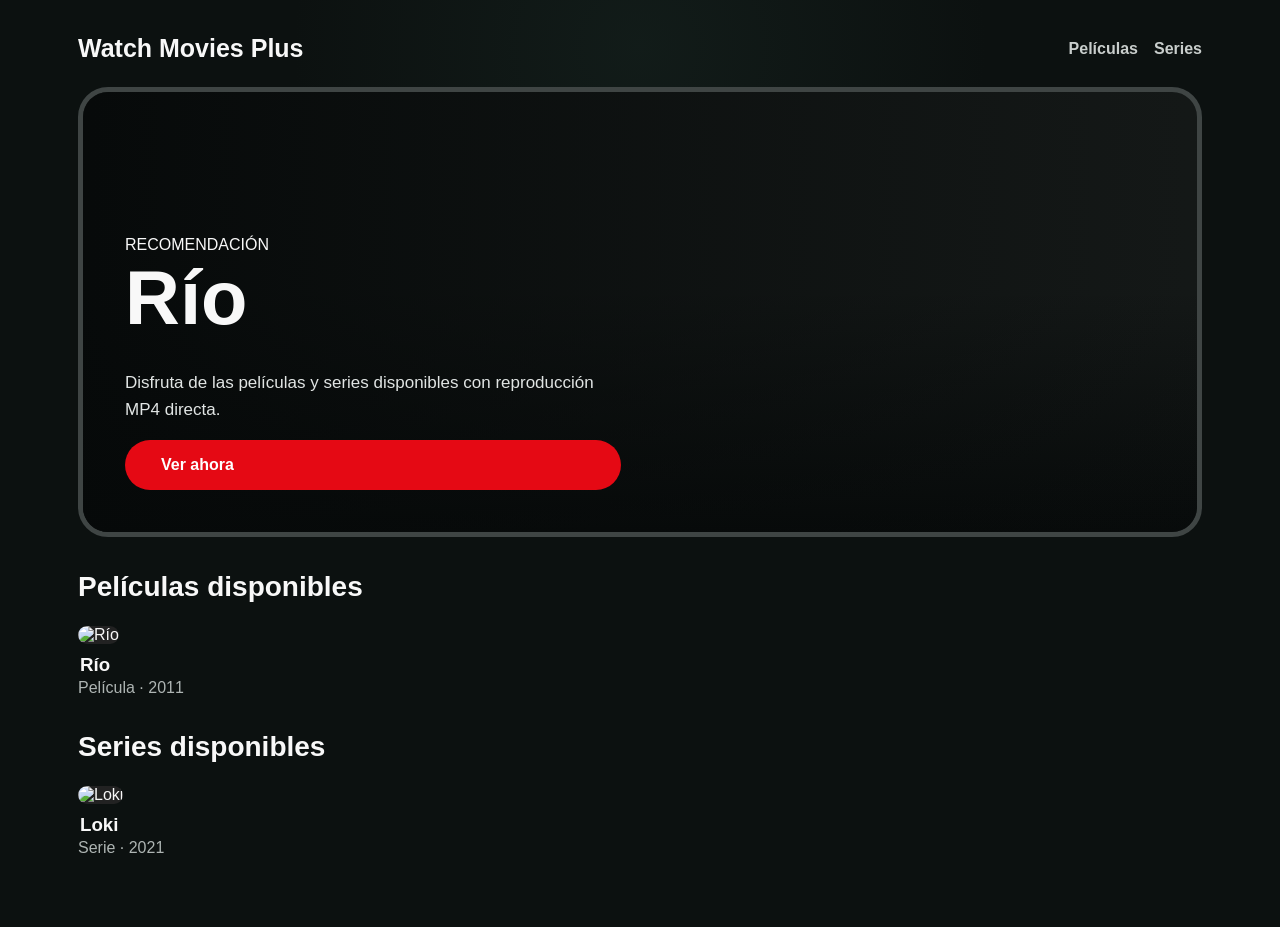
==== index.html @ c31e3e8e "Add files via upload" ====
<!doctype html><html lang="es"><head><meta charset="utf-8"><meta name="viewport" content="width=device-width,initial-scale=1,viewport-fit=cover"><title>Watch Movies Plus</title><link rel="stylesheet" href="assets/css/site.css"></head><body><main class="site"><header class="topbar"><a class="brand" href="index.html">Watch Movies Plus</a><span class="spacer"></span><a class="nav-link" href="catalogo-de-peliculas.html">Películas</a><a class="nav-link" href="catalogo-de-series.html">Series</a></header><section class="hero"><div class="hero-bg"></div><div class="hero-content"><span>RECOMENDACIÓN</span><h1 id="heroTitle">Río</h1><p>Disfruta de las películas y series disponibles con reproducción MP4 directa.</p><a id="heroPlay" class="primary" href="pelicula-2011-rio.html">Ver ahora</a></div></section><section class="section"><h2>Películas disponibles</h2><div id="movieGrid" class="grid"></div></section><section class="section"><h2>Series disponibles</h2><div id="seriesGrid" class="grid"></div></section></main><script src="catalogo-data.js"></script><script src="assets/js/catalog.js"></script></body></html>
---- assets/css/site.css ----
:root{--bg:#0c1110;--panel:#2c302f;--panel2:#202524;--text:#f8f8f8;--muted:#c6cbca;--red:#e50914;--line:#444b49;--radius:28px}*{box-sizing:border-box}html{scroll-behavior:smooth}body{margin:0;background:radial-gradient(circle at 50% 5%,rgba(44,76,66,.18),transparent 32%),var(--bg);color:var(--text);font-family:Arial,Helvetica,sans-serif;min-height:100vh}body.player-open{overflow:hidden}a{text-decoration:none;color:inherit}button,select{font:inherit}.site{max-width:1180px;margin:auto;padding:26px 28px 70px}.topbar{display:flex;align-items:center;gap:16px;padding:8px 0 24px}.brand{font-size:25px;font-weight:900}.spacer{flex:1}.nav-link{color:#c9cecc;font-weight:700}.hero{position:relative;overflow:hidden;min-height:440px;border:5px solid #3f4544;border-radius:30px;background:#151918}.hero-bg{position:absolute;inset:0;background-size:cover;background-position:center}.hero:after{content:"";position:absolute;inset:0;background:linear-gradient(90deg,rgba(6,9,9,.94),rgba(6,9,9,.42) 55%,rgba(6,9,9,.06)),linear-gradient(0deg,rgba(6,9,9,.88),transparent 55%)}.hero-content{position:relative;z-index:2;width:min(580px,88%);min-height:440px;padding:42px;display:flex;flex-direction:column;justify-content:flex-end}.hero h1{font-size:clamp(42px,8vw,76px);margin:0 0 12px}.hero p{font-size:17px;line-height:1.55;color:#e1e5e4}.primary{border:0;border-radius:999px;background:var(--red);color:#fff;font-weight:900;padding:16px 36px;cursor:pointer}.section{margin-top:34px}.section h2{font-size:28px}.grid{display:grid;grid-template-columns:repeat(auto-fit,minmax(190px,1fr));gap:18px}.card{display:block}.card img{width:100%;aspect-ratio:2/3;object-fit:cover;border-radius:20px;background:#222}.card h3{margin:10px 2px 3px}.card p{margin:0;color:#aeb5b3}.detail-page{max-width:930px;margin:auto;padding:22px 20px 80px}.title-art{border:5px solid #424846;border-radius:30px;overflow:hidden;aspect-ratio:16/8.4;background:#181c1b}.title-art img{width:100%;height:100%;object-fit:cover;display:block}.network-badge{width:max-content;margin:28px auto 18px;border:4px solid #8c9291;border-radius:24px;padding:8px 23px;background:#1b1f1f;color:#e50914;font-size:44px;font-weight:950;letter-spacing:-3px}.watch-row{text-align:center;margin:18px 0 34px}.watch-row .primary{min-width:390px;max-width:90%;font-size:28px}.info-card{background:linear-gradient(135deg,#343938,#292e2d);border:3px solid #424947;border-radius:30px;padding:34px 38px;box-shadow:0 15px 35px rgba(0,0,0,.25)}.info-card h1{font-size:37px;margin:0 0 24px}.meta{font-size:22px;font-weight:800;line-height:1.5}.overview{font-size:21px;line-height:1.5}.credits{font-size:18px;line-height:1.55}.episodes{margin-top:38px;padding:24px 0;background:linear-gradient(90deg,rgba(27,40,39,.8),rgba(31,45,46,.55))}.episodes-head{display:flex;align-items:center;gap:16px;margin:0 10px 18px}.episodes-head h2{margin:0}.season-select{border:2px solid #666d6b;background:#232827;color:#fff;border-radius:999px;padding:10px 18px;font-weight:800}.episode-grid{display:grid;grid-template-columns:repeat(2,minmax(0,1fr));gap:14px}.episode-card{border:0;text-align:left;color:#fff;background:linear-gradient(135deg,#303533,#202524);border-radius:18px;padding:13px;cursor:pointer}.episode-card:hover{transform:translateY(-2px)}.episode-still{position:relative;aspect-ratio:16/8.8;border-radius:13px;overflow:hidden;background:#171b1a}.episode-still img{width:100%;height:100%;object-fit:cover}.duration{position:absolute;right:8px;bottom:7px;background:rgba(0,0,0,.82);padding:4px 8px;border-radius:6px;font-weight:800}.episode-card h3{font-size:18px;margin:13px 7px 8px}.episode-card p{margin:0 7px 10px;color:#d2d7d5;line-height:1.45}.cast-section{margin-top:40px;background:#fff;color:#111;padding:20px;border-radius:2px}.cast-section h2{margin:0 0 16px}.cast-grid{display:grid;grid-template-columns:repeat(5,minmax(0,1fr));gap:14px}.cast-card{border:1px solid #ddd;border-radius:7px;overflow:hidden;box-shadow:0 2px 5px rgba(0,0,0,.12)}.cast-card img{width:100%;aspect-ratio:3/3.5;object-fit:cover;background:#ddd}.cast-copy{padding:10px}.cast-copy strong{display:block;margin-bottom:5px}.cast-copy small{display:block;line-height:1.4}.player-overlay{position:fixed;inset:0;z-index:9999;background:#000;display:none}.player-overlay.open{display:block}.player-close{position:absolute;z-index:10;top:max(16px,env(safe-area-inset-top));left:18px;width:48px;height:48px;border:0;border-radius:50%;background:rgba(0,0,0,.65);color:#fff;font-size:28px;cursor:pointer}.player-title{position:absolute;z-index:9;top:25px;left:82px;font-weight:800;text-shadow:0 2px 5px #000}.player-overlay media-player{width:100%;height:100%;--media-brand:#e50914;background:#000}.player-overlay media-provider,.player-overlay video{width:100%;height:100%;object-fit:contain}.loading-note{text-align:center;color:#aeb5b3;padding:30px}.error{background:#3c171a;color:#ffd9dc;padding:15px;border-radius:12px}.tmdb-note{text-align:center;color:#8e9693;font-size:12px;margin:25px 0}.hidden{display:none!important}@media(max-width:700px){.site{padding:14px 14px 70px}.hero{min-height:360px}.hero-content{min-height:360px;padding:24px}.detail-page{padding-inline:14px}.network-badge{font-size:34px}.watch-row .primary{min-width:0;width:82%;font-size:23px}.info-card{padding:26px 24px}.info-card h1{font-size:31px}.meta,.overview{font-size:18px}.episode-grid{grid-template-columns:1fr}.cast-grid{grid-template-columns:repeat(2,minmax(0,1fr))}.title-art{aspect-ratio:16/10}}
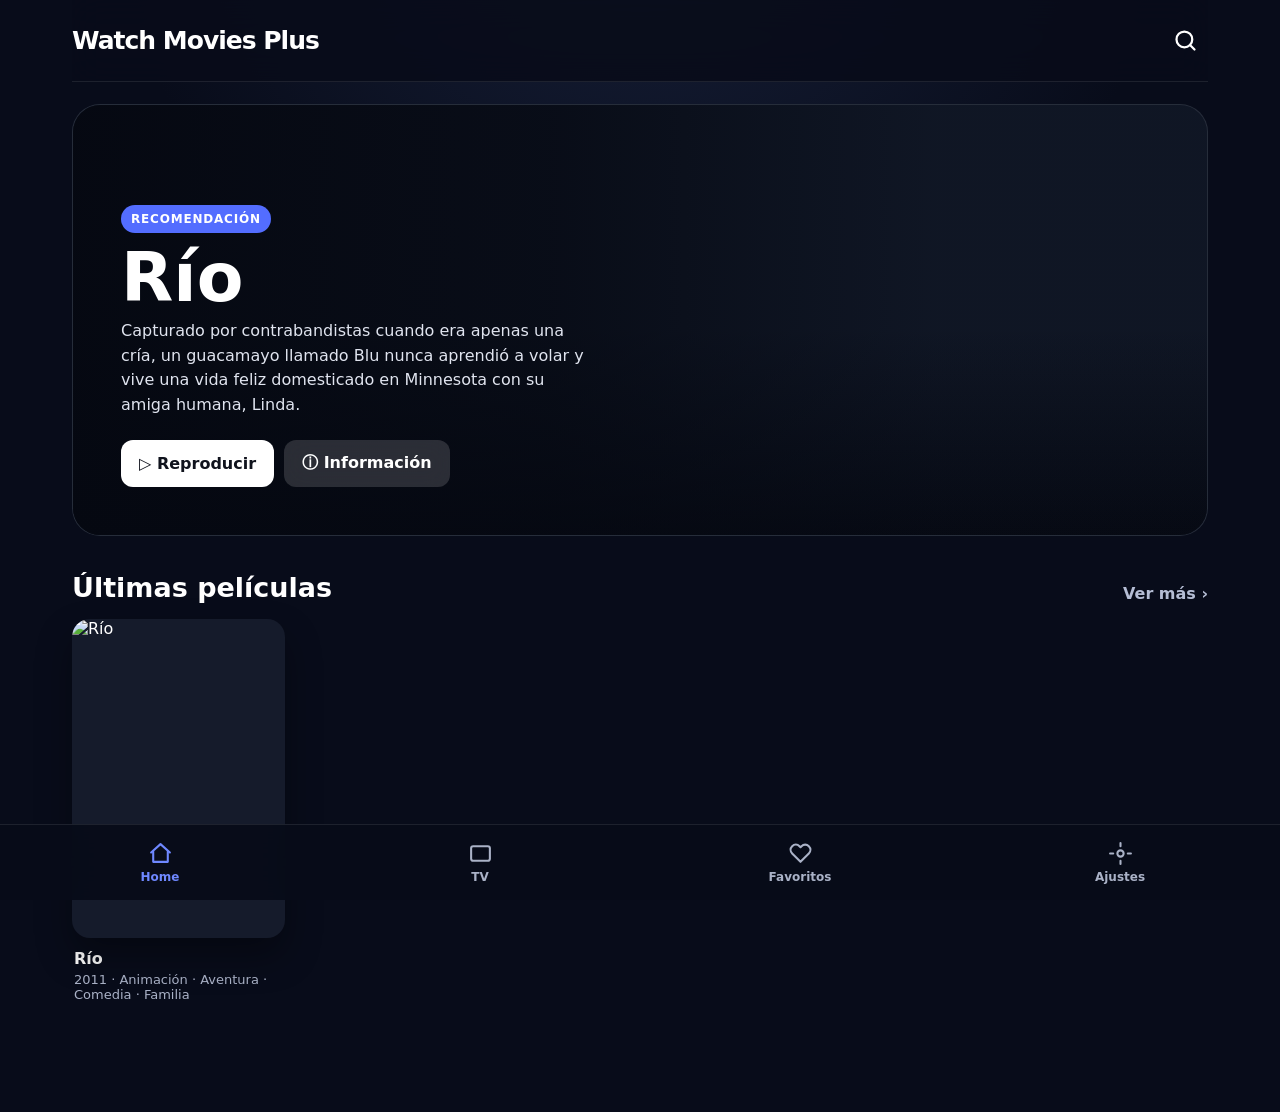
==== commit a2a0ef44: "Add files via upload" ====
--- a/index.html
+++ b/index.html
@@ -1 +1 @@
-<!doctype html><html lang="es"><head><meta charset="utf-8"><meta name="viewport" content="width=device-width,initial-scale=1,viewport-fit=cover"><title>Watch Movies Plus</title><link rel="stylesheet" href="assets/css/site.css"></head><body><main class="site"><header class="topbar"><a class="brand" href="index.html">Watch Movies Plus</a><span class="spacer"></span><a class="nav-link" href="catalogo-de-peliculas.html">Películas</a><a class="nav-link" href="catalogo-de-series.html">Series</a></header><section class="hero"><div class="hero-bg"></div><div class="hero-content"><span>RECOMENDACIÓN</span><h1 id="heroTitle">Río</h1><p>Disfruta de las películas y series disponibles con reproducción MP4 directa.</p><a id="heroPlay" class="primary" href="pelicula-2011-rio.html">Ver ahora</a></div></section><section class="section"><h2>Películas disponibles</h2><div id="movieGrid" class="grid"></div></section><section class="section"><h2>Series disponibles</h2><div id="seriesGrid" class="grid"></div></section></main><script src="catalogo-data.js"></script><script src="assets/js/catalog.js"></script></body></html>
+<!doctype html><html lang="es"><head><meta charset="utf-8"><meta name="viewport" content="width=device-width,initial-scale=1,viewport-fit=cover"><meta name="theme-color" content="#090c18"><title>Watch Movies Plus</title><link rel="preconnect" href="https://image.tmdb.org"><link rel="stylesheet" href="estilos.css"></head><body><div class="shell"><header class="topbar"><a class="brand" href="index.html">Watch Movies Plus</a><span class="spacer"></span><button class="icon-btn" aria-label="Buscar" onclick="location.href='catalogo-de-peliculas.html#buscar'"><svg viewBox="0 0 24 24"><circle cx="11" cy="11" r="7"></circle><path d="m20 20-4-4"></path></svg></button></header><section class="hero"><div class="hero-bg"></div><div class="hero-content"><span class="badge">Recomendación</span><h1 id="heroTitle">Río</h1><p id="heroDesc"></p><div class="hero-actions"><a id="heroPlay" class="action primary" href="pelicula-2011-rio.html">▷ Reproducir</a><a id="heroInfo" class="action secondary" href="pelicula-2011-rio.html">ⓘ Información</a></div></div></section><section class="section"><div class="section-head"><h2>Últimas películas</h2><a class="more" href="catalogo-de-peliculas.html">Ver más <span>›</span></a></div><div id="movieRail" class="rail"></div></section></div><nav class="bottom-nav"><a class="active" href="index.html"><svg viewBox="0 0 24 24"><path d="m3 11 9-8 9 8"></path><path d="M5 10v10h14V10"></path></svg><span>Home</span></a><a href="#"><svg viewBox="0 0 24 24"><rect x="3" y="5" width="18" height="14" rx="2"></rect></svg><span>TV</span></a><a href="#"><svg viewBox="0 0 24 24"><path d="M20 5c-2-2-5-2-7 0l-1 1-1-1c-2-2-5-2-7 0s-2 5 0 7l8 8 8-8c2-2 2-5 0-7Z"></path></svg><span>Favoritos</span></a><a href="#"><svg viewBox="0 0 24 24"><circle cx="12" cy="12" r="3"></circle><path d="M12 2v3M12 19v3M2 12h3M19 12h3"></path></svg><span>Ajustes</span></a></nav><script src="catalogo-data.js"></script><script src="app.js"></script></body></html>
--- a/estilos.css
+++ b/estilos.css
@@ -0,0 +1,3 @@
+:root{--bg:#080c1a;--panel:#101626;--line:rgba(255,255,255,.09);--text:#fff;--muted:#aab2c7;--accent:#536dff;--nav:76px}*{box-sizing:border-box}html{scroll-behavior:smooth}body{margin:0;background:radial-gradient(circle at 50% -15%,#18213b 0,transparent 38%),var(--bg);color:var(--text);font-family:Inter,system-ui,-apple-system,Segoe UI,sans-serif;min-height:100vh}a{color:inherit;text-decoration:none}button,input{font:inherit}.shell{width:min(1180px,100%);margin:auto;padding:0 22px calc(var(--nav) + 34px)}.topbar{height:82px;display:flex;align-items:center;border-bottom:1px solid var(--line);background:rgba(8,12,26,.88);backdrop-filter:blur(16px);position:sticky;top:0;z-index:30}.brand{font-size:25px;font-weight:900;letter-spacing:-1px}.spacer{flex:1}.icon-btn{width:46px;height:46px;border:0;border-radius:50%;display:grid;place-items:center;background:transparent;color:#fff;cursor:pointer}.icon-btn:hover{background:rgba(255,255,255,.08)}svg{width:27px;height:27px;fill:none;stroke:currentColor;stroke-width:2;stroke-linecap:round;stroke-linejoin:round}.hero{position:relative;min-height:430px;margin-top:22px;border:1px solid var(--line);border-radius:28px;overflow:hidden;background:#111827;isolation:isolate}.hero-bg{position:absolute;inset:0;background-position:center;background-size:cover;transform:scale(1.01)}.hero:before{content:"";position:absolute;inset:0;z-index:1;background:linear-gradient(90deg,rgba(5,8,17,.97) 0%,rgba(5,8,17,.7) 42%,rgba(5,8,17,.12) 76%),linear-gradient(0deg,rgba(5,8,17,.86),transparent 48%)}.hero-content{position:relative;z-index:2;width:min(570px,78%);min-height:430px;padding:48px;display:flex;flex-direction:column;justify-content:flex-end;align-items:flex-start}.badge,.eyebrow{font-size:12px;font-weight:900;letter-spacing:.8px;text-transform:uppercase;color:#fff;background:var(--accent);padding:7px 10px;border-radius:99px}.hero h1{font-size:clamp(40px,7vw,68px);margin:13px 0 8px;line-height:.95}.hero p{margin:0;color:#e0e4ef;line-height:1.55;max-width:550px}.hero-actions{display:flex;gap:10px;margin-top:22px}.action{display:inline-flex;align-items:center;justify-content:center;padding:13px 18px;border-radius:12px;font-weight:900}.action.primary{background:#fff;color:#10131d}.action.secondary{background:rgba(255,255,255,.15);backdrop-filter:blur(12px)}.section{margin-top:36px}.section-head{display:flex;align-items:end;justify-content:space-between;margin-bottom:16px}.section-head h2{margin:0;font-size:27px}.more{color:#b5bed5;font-weight:800}.rail{display:grid;grid-template-columns:repeat(auto-fill,minmax(180px,1fr));gap:18px}.card{cursor:pointer;min-width:0}.poster{position:relative;aspect-ratio:2/3;border-radius:18px;overflow:hidden;background:#151b2b;box-shadow:0 18px 35px rgba(0,0,0,.35);transition:.2s}.card:hover .poster{transform:translateY(-5px)}.poster img{width:100%;height:100%;object-fit:cover;display:block}.card h3{font-size:16px;margin:11px 2px 4px}.card p{margin:0 2px;color:var(--muted);font-size:13px}.empty{padding:35px;border:1px solid var(--line);border-radius:18px;color:var(--muted);text-align:center;background:var(--panel)}.hidden{display:none!important}.catalog-head{display:flex;align-items:center;gap:16px;padding:30px 0 20px}.catalog-head h1{margin:4px 0 0;font-size:36px}.catalog-head .eyebrow{background:none;color:#8194ff;padding:0}.back{width:45px;height:45px;border:1px solid var(--line);border-radius:50%;background:#111827;color:#fff;font-size:35px;line-height:1;cursor:pointer}.search-panel{margin-bottom:24px}.search-box{display:flex;border:1px solid var(--line);background:#101626;border-radius:15px;overflow:hidden}.search-box input{flex:1;background:transparent;border:0;outline:0;color:#fff;padding:15px 17px}.catalog-grid{display:grid;grid-template-columns:repeat(auto-fill,minmax(180px,1fr));gap:20px}.bottom-nav{position:fixed;left:0;right:0;bottom:0;z-index:50;height:var(--nav);display:grid;grid-template-columns:repeat(4,1fr);background:rgba(8,12,25,.95);border-top:1px solid var(--line);backdrop-filter:blur(18px)}.bottom-nav a{display:flex;flex-direction:column;align-items:center;justify-content:center;gap:4px;color:#aab2c7;font-size:12px;font-weight:800}.bottom-nav a.active{color:#6f88ff}.bottom-nav svg{width:25px;height:25px}
+/* Página directa de película */.movie-page{width:min(1120px,100%);margin:auto;padding:0 22px 48px}.movie-top{height:72px;display:flex;align-items:center}.movie-top .brand{font-size:22px}.player-wrap{position:relative;aspect-ratio:16/9;border-radius:24px;overflow:hidden;background:#000;box-shadow:0 22px 55px rgba(0,0,0,.5)}media-player{width:100%;height:100%;display:block;background:#000;--media-brand:#536dff}media-player media-provider,media-player video{width:100%;height:100%;object-fit:contain}.player-poster-layer{position:absolute;inset:0;background-position:center;background-size:cover;z-index:1;transition:opacity .25s}.player-poster-layer:after{content:"";position:absolute;inset:0;background:linear-gradient(0deg,rgba(0,0,0,.72),rgba(0,0,0,.05) 52%),linear-gradient(90deg,rgba(0,0,0,.3),transparent)}.player-poster-layer.hidden{opacity:0;pointer-events:none}.start-button{position:absolute;z-index:4;left:50%;top:50%;transform:translate(-50%,-50%);width:92px;height:92px;border:5px solid #fff;border-radius:50%;background:rgba(0,0,0,.26);color:#fff;display:grid;place-items:center;cursor:pointer}.start-button svg{fill:#fff;stroke:#fff;width:40px;height:40px;margin-left:6px}.movie-info{padding:25px 8px}.movie-info-row{display:flex;gap:18px;align-items:flex-start}.movie-info h1{font-size:33px;margin:0}.score{color:#ffb33b;font-size:20px}.meta{color:#9ea8c0;margin:9px 0 0}.description{font-size:16px;line-height:1.65;max-width:900px}.movie-actions{margin-left:auto;display:flex;gap:9px}.round{width:47px;height:47px;border:0;border-radius:11px;background:#242b3d;color:#fff;display:grid;place-items:center;cursor:pointer}.loading{position:absolute;z-index:3;left:50%;bottom:24px;transform:translateX(-50%);background:rgba(10,14,24,.85);padding:10px 14px;border-radius:11px;font-weight:800;display:none}.loading.show{display:block}
+@media(max-width:700px){.shell{padding-inline:14px}.topbar{height:68px}.brand{font-size:20px}.hero{min-height:360px;border-radius:20px}.hero-content{min-height:360px;padding:26px;width:92%}.hero h1{font-size:43px}.rail,.catalog-grid{grid-template-columns:repeat(2,minmax(0,1fr));gap:13px}.movie-page{padding-inline:0}.movie-top{padding:0 15px}.player-wrap{border-radius:0}.movie-info{padding:22px 18px}.movie-info-row{flex-wrap:wrap}.movie-actions{margin-left:0}.start-button{width:78px;height:78px}}
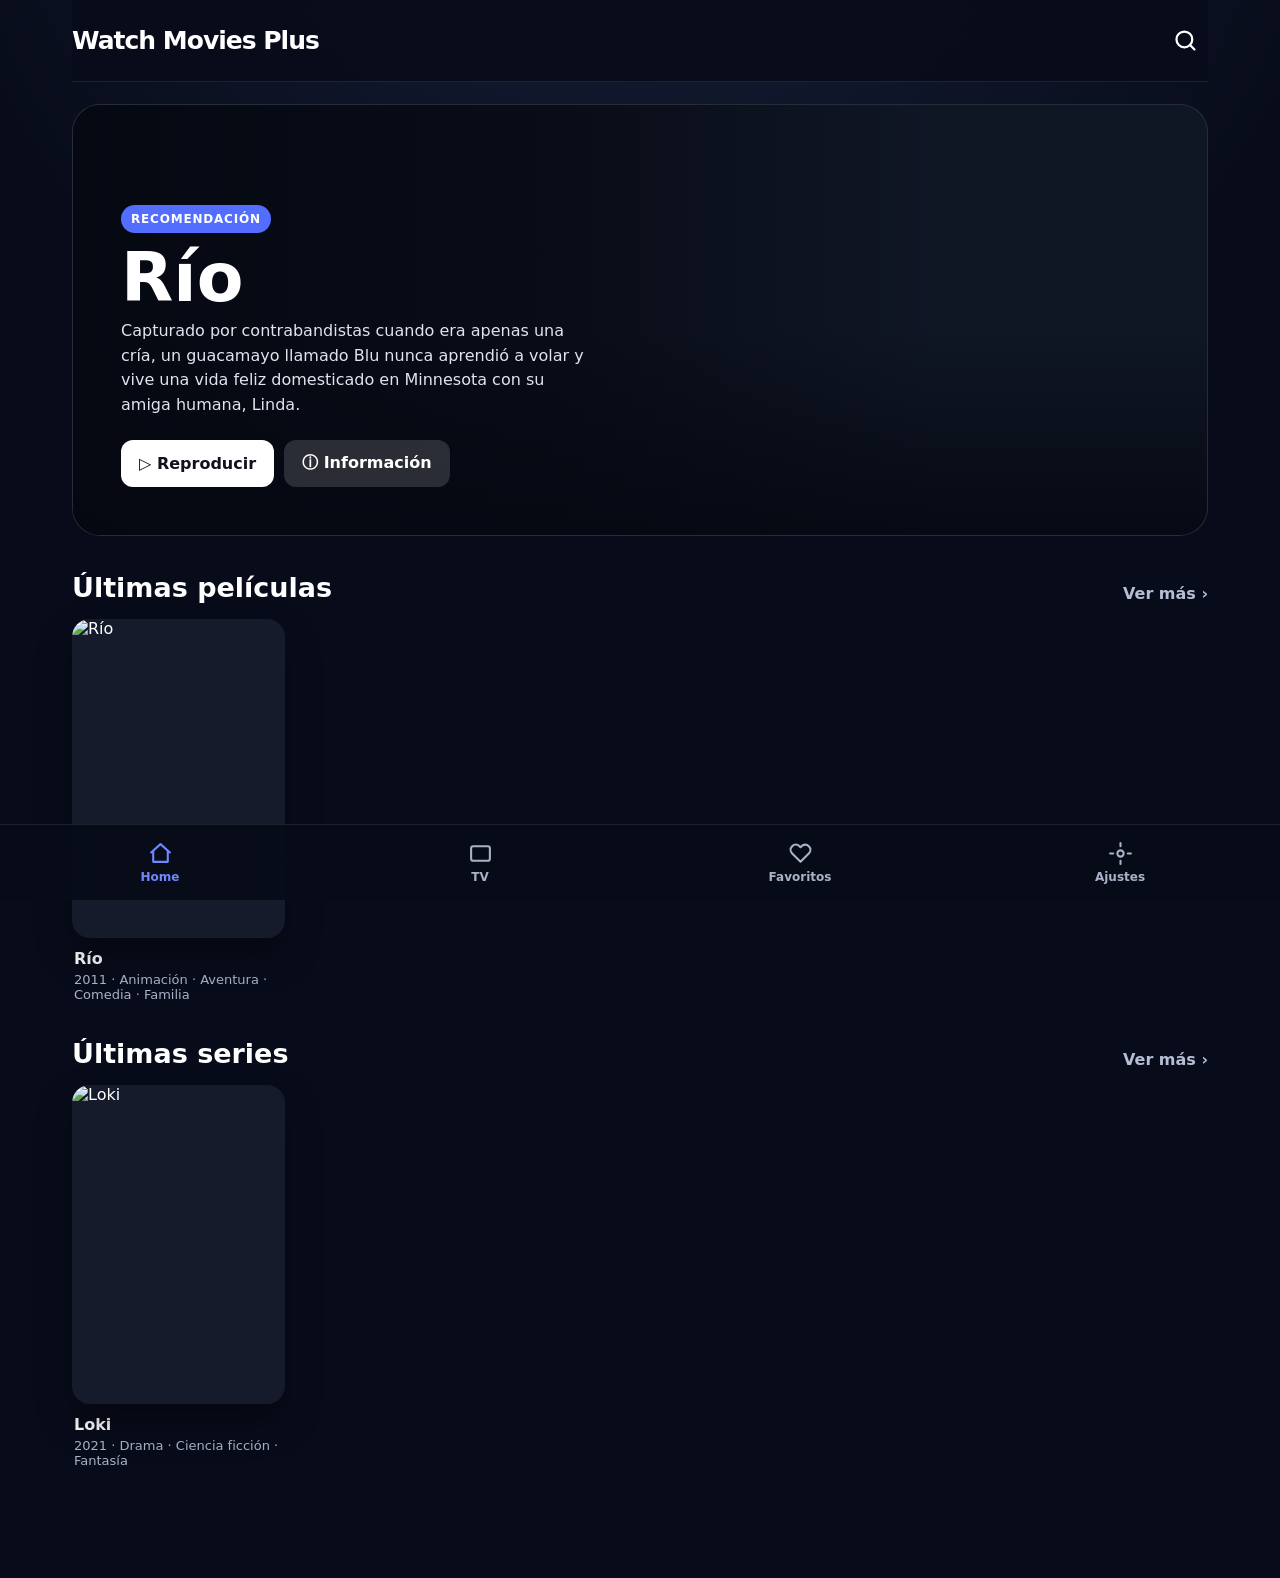
==== commit 72ff5729: "Add files via upload" ====
--- a/index.html
+++ b/index.html
@@ -1 +1 @@
-<!doctype html><html lang="es"><head><meta charset="utf-8"><meta name="viewport" content="width=device-width,initial-scale=1,viewport-fit=cover"><meta name="theme-color" content="#090c18"><title>Watch Movies Plus</title><link rel="preconnect" href="https://image.tmdb.org"><link rel="stylesheet" href="estilos.css"></head><body><div class="shell"><header class="topbar"><a class="brand" href="index.html">Watch Movies Plus</a><span class="spacer"></span><button class="icon-btn" aria-label="Buscar" onclick="location.href='catalogo-de-peliculas.html#buscar'"><svg viewBox="0 0 24 24"><circle cx="11" cy="11" r="7"></circle><path d="m20 20-4-4"></path></svg></button></header><section class="hero"><div class="hero-bg"></div><div class="hero-content"><span class="badge">Recomendación</span><h1 id="heroTitle">Río</h1><p id="heroDesc"></p><div class="hero-actions"><a id="heroPlay" class="action primary" href="pelicula-2011-rio.html">▷ Reproducir</a><a id="heroInfo" class="action secondary" href="pelicula-2011-rio.html">ⓘ Información</a></div></div></section><section class="section"><div class="section-head"><h2>Últimas películas</h2><a class="more" href="catalogo-de-peliculas.html">Ver más <span>›</span></a></div><div id="movieRail" class="rail"></div></section></div><nav class="bottom-nav"><a class="active" href="index.html"><svg viewBox="0 0 24 24"><path d="m3 11 9-8 9 8"></path><path d="M5 10v10h14V10"></path></svg><span>Home</span></a><a href="#"><svg viewBox="0 0 24 24"><rect x="3" y="5" width="18" height="14" rx="2"></rect></svg><span>TV</span></a><a href="#"><svg viewBox="0 0 24 24"><path d="M20 5c-2-2-5-2-7 0l-1 1-1-1c-2-2-5-2-7 0s-2 5 0 7l8 8 8-8c2-2 2-5 0-7Z"></path></svg><span>Favoritos</span></a><a href="#"><svg viewBox="0 0 24 24"><circle cx="12" cy="12" r="3"></circle><path d="M12 2v3M12 19v3M2 12h3M19 12h3"></path></svg><span>Ajustes</span></a></nav><script src="catalogo-data.js"></script><script src="app.js"></script></body></html>
+<!doctype html><html lang="es"><head><meta charset="utf-8"><meta name="viewport" content="width=device-width,initial-scale=1,viewport-fit=cover"><meta name="theme-color" content="#090c18"><title>Watch Movies Plus</title><link rel="preconnect" href="https://image.tmdb.org"><link rel="stylesheet" href="estilos.css"></head><body><div class="shell"><header class="topbar"><a class="brand" href="index.html">Watch Movies Plus</a><span class="spacer"></span><button class="icon-btn" aria-label="Buscar" onclick="location.href='catalogo-de-peliculas.html#buscar'"><svg viewBox="0 0 24 24"><circle cx="11" cy="11" r="7"></circle><path d="m20 20-4-4"></path></svg></button></header><section class="hero"><div class="hero-bg"></div><div class="hero-content"><span class="badge">Recomendación</span><h1 id="heroTitle">Río</h1><p id="heroDesc"></p><div class="hero-actions"><a id="heroPlay" class="action primary" href="pelicula-2011-rio.html">▷ Reproducir</a><a id="heroInfo" class="action secondary" href="pelicula-2011-rio.html">ⓘ Información</a></div></div></section><section class="section"><div class="section-head"><h2>Últimas películas</h2><a class="more" href="catalogo-de-peliculas.html">Ver más <span>›</span></a></div><div id="movieRail" class="rail"></div></section><section class="section"><div class="section-head"><h2>Últimas series</h2><a class="more" href="catalogo-de-series.html">Ver más <span>›</span></a></div><div id="seriesRail" class="rail"></div></section></div><nav class="bottom-nav"><a class="active" href="index.html"><svg viewBox="0 0 24 24"><path d="m3 11 9-8 9 8"></path><path d="M5 10v10h14V10"></path></svg><span>Home</span></a><a href="#"><svg viewBox="0 0 24 24"><rect x="3" y="5" width="18" height="14" rx="2"></rect></svg><span>TV</span></a><a href="#"><svg viewBox="0 0 24 24"><path d="M20 5c-2-2-5-2-7 0l-1 1-1-1c-2-2-5-2-7 0s-2 5 0 7l8 8 8-8c2-2 2-5 0-7Z"></path></svg><span>Favoritos</span></a><a href="#"><svg viewBox="0 0 24 24"><circle cx="12" cy="12" r="3"></circle><path d="M12 2v3M12 19v3M2 12h3M19 12h3"></path></svg><span>Ajustes</span></a></nav><script src="catalogo-data.js"></script><script src="app.js"></script></body></html>
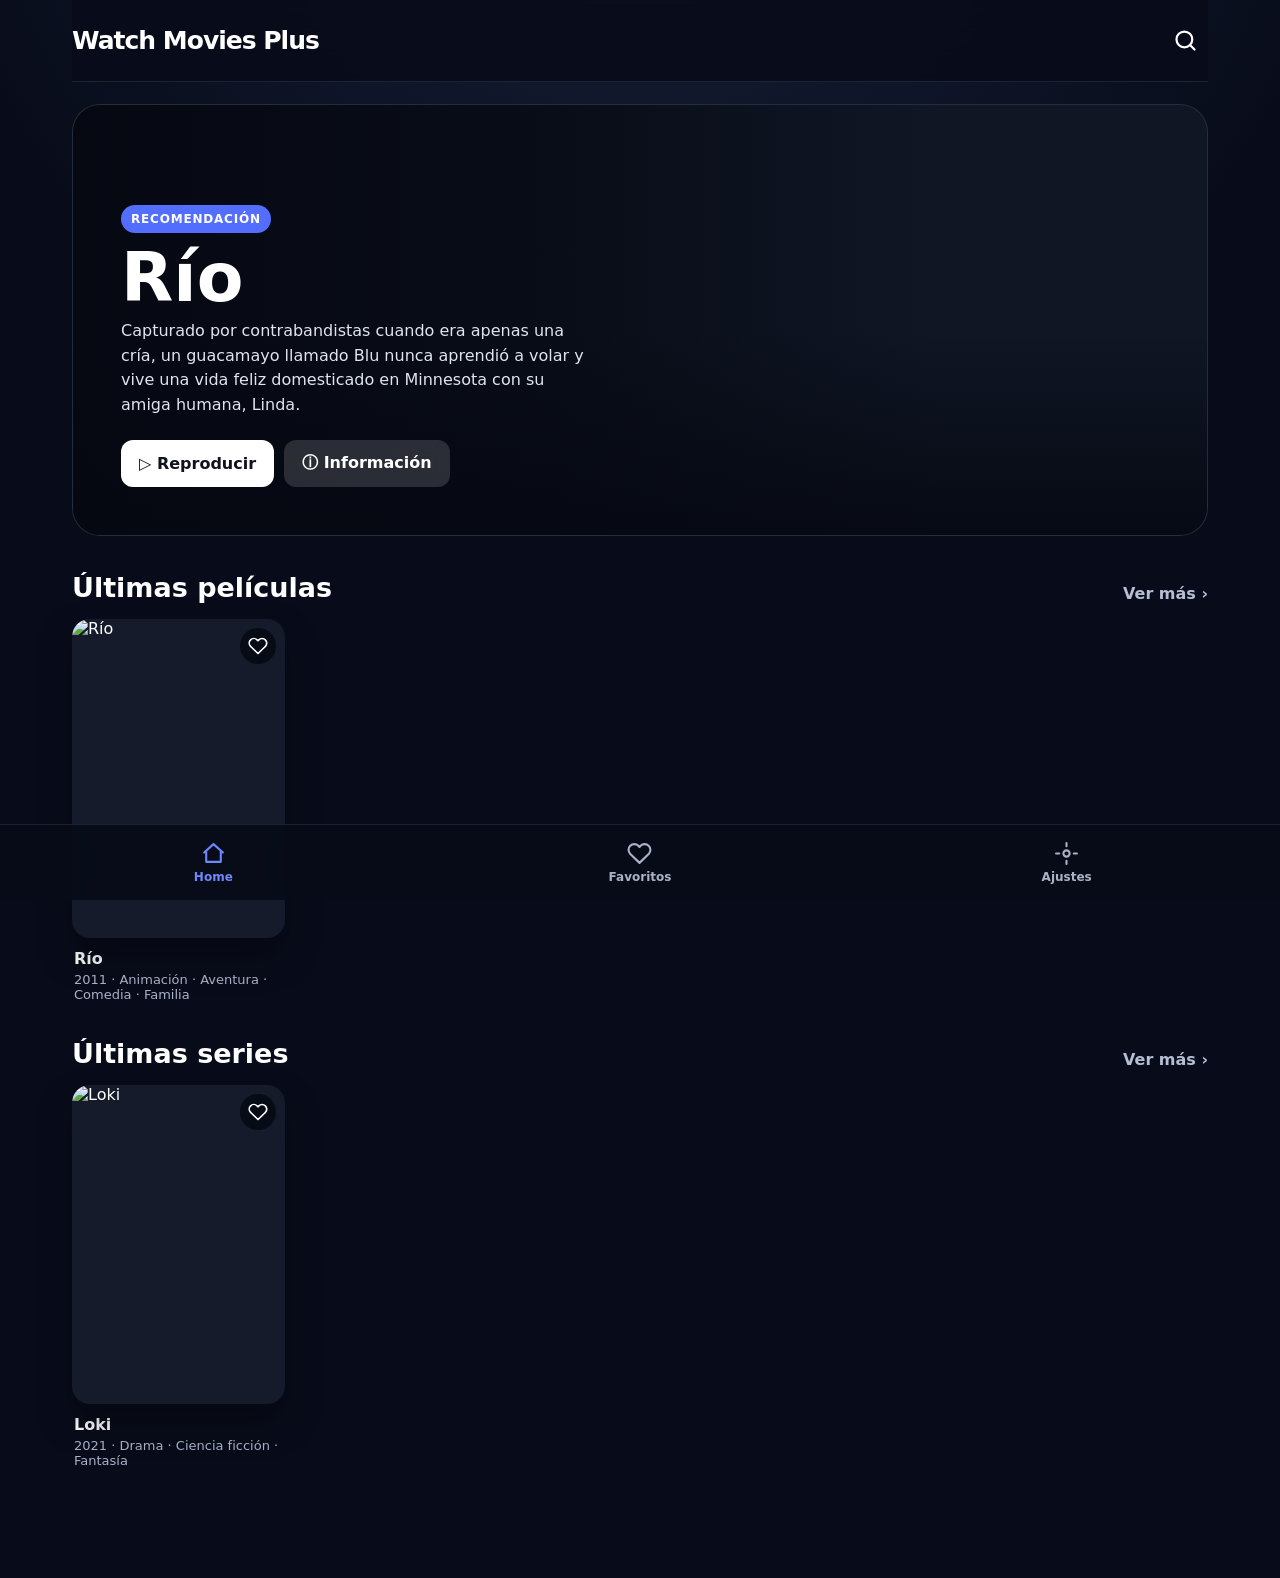
==== commit de979246: "Add files via upload" ====
--- a/index.html
+++ b/index.html
@@ -1 +1,5 @@
-<!doctype html><html lang="es"><head><meta charset="utf-8"><meta name="viewport" content="width=device-width,initial-scale=1,viewport-fit=cover"><meta name="theme-color" content="#090c18"><title>Watch Movies Plus</title><link rel="preconnect" href="https://image.tmdb.org"><link rel="stylesheet" href="estilos.css"></head><body><div class="shell"><header class="topbar"><a class="brand" href="index.html">Watch Movies Plus</a><span class="spacer"></span><button class="icon-btn" aria-label="Buscar" onclick="location.href='catalogo-de-peliculas.html#buscar'"><svg viewBox="0 0 24 24"><circle cx="11" cy="11" r="7"></circle><path d="m20 20-4-4"></path></svg></button></header><section class="hero"><div class="hero-bg"></div><div class="hero-content"><span class="badge">Recomendación</span><h1 id="heroTitle">Río</h1><p id="heroDesc"></p><div class="hero-actions"><a id="heroPlay" class="action primary" href="pelicula-2011-rio.html">▷ Reproducir</a><a id="heroInfo" class="action secondary" href="pelicula-2011-rio.html">ⓘ Información</a></div></div></section><section class="section"><div class="section-head"><h2>Últimas películas</h2><a class="more" href="catalogo-de-peliculas.html">Ver más <span>›</span></a></div><div id="movieRail" class="rail"></div></section><section class="section"><div class="section-head"><h2>Últimas series</h2><a class="more" href="catalogo-de-series.html">Ver más <span>›</span></a></div><div id="seriesRail" class="rail"></div></section></div><nav class="bottom-nav"><a class="active" href="index.html"><svg viewBox="0 0 24 24"><path d="m3 11 9-8 9 8"></path><path d="M5 10v10h14V10"></path></svg><span>Home</span></a><a href="#"><svg viewBox="0 0 24 24"><rect x="3" y="5" width="18" height="14" rx="2"></rect></svg><span>TV</span></a><a href="#"><svg viewBox="0 0 24 24"><path d="M20 5c-2-2-5-2-7 0l-1 1-1-1c-2-2-5-2-7 0s-2 5 0 7l8 8 8-8c2-2 2-5 0-7Z"></path></svg><span>Favoritos</span></a><a href="#"><svg viewBox="0 0 24 24"><circle cx="12" cy="12" r="3"></circle><path d="M12 2v3M12 19v3M2 12h3M19 12h3"></path></svg><span>Ajustes</span></a></nav><script src="catalogo-data.js"></script><script src="app.js"></script></body></html>
+<!doctype html><html lang="es"><head><meta charset="utf-8"><meta name="viewport" content="width=device-width,initial-scale=1,viewport-fit=cover"><meta name="theme-color" content="#090c18"><title>Watch Movies Plus</title><link rel="preconnect" href="https://image.tmdb.org"><link rel="stylesheet" href="estilos.css"></head><body><div class="shell"><header class="topbar"><a class="brand" href="index.html">Watch Movies Plus</a><span class="spacer"></span><button class="icon-btn" aria-label="Buscar" onclick="location.href='catalogo-de-peliculas.html#buscar'"><svg viewBox="0 0 24 24"><circle cx="11" cy="11" r="7"></circle><path d="m20 20-4-4"></path></svg></button></header><section class="hero"><div class="hero-bg"></div><div class="hero-content"><span class="badge">Recomendación</span><h1 id="heroTitle">Río</h1><p id="heroDesc"></p><div class="hero-actions"><a id="heroPlay" class="action primary" href="pelicula-2011-rio.html">▷ Reproducir</a><a id="heroInfo" class="action secondary" href="pelicula-2011-rio.html">ⓘ Información</a></div></div></section><section class="section"><div class="section-head"><h2>Últimas películas</h2><a class="more" href="catalogo-de-peliculas.html">Ver más <span>›</span></a></div><div id="movieRail" class="rail"></div></section><section class="section"><div class="section-head"><h2>Últimas series</h2><a class="more" href="catalogo-de-series.html">Ver más <span>›</span></a></div><div id="seriesRail" class="rail"></div></section></div><nav class="bottom-nav" aria-label="Navegación principal">
+<a class="nav-home" href="index.html"><svg viewBox="0 0 24 24"><path d="m3 11 9-8 9 8"></path><path d="M5 10v10h14V10"></path></svg><span>Home</span></a>
+<button type="button" data-nav-action="favorites"><svg viewBox="0 0 24 24"><path d="M20.8 4.6a5.5 5.5 0 0 0-7.8 0L12 5.7l-1.1-1.1a5.5 5.5 0 0 0-7.8 7.8l1.1 1.1L12 21l7.8-7.5 1.1-1.1a5.5 5.5 0 0 0-.1-7.8Z"></path></svg><span>Favoritos</span></button>
+<button type="button" data-nav-action="settings"><svg viewBox="0 0 24 24"><circle cx="12" cy="12" r="3"></circle><path d="M12 2v3M12 19v3M2 12h3M19 12h3"></path></svg><span>Ajustes</span></button>
+</nav><script src="catalogo-data.js"></script><script src="app.js"></script></body></html>
--- a/estilos.css
+++ b/estilos.css
@@ -1,3 +1,13 @@
 :root{--bg:#080c1a;--panel:#101626;--line:rgba(255,255,255,.09);--text:#fff;--muted:#aab2c7;--accent:#536dff;--nav:76px}*{box-sizing:border-box}html{scroll-behavior:smooth}body{margin:0;background:radial-gradient(circle at 50% -15%,#18213b 0,transparent 38%),var(--bg);color:var(--text);font-family:Inter,system-ui,-apple-system,Segoe UI,sans-serif;min-height:100vh}a{color:inherit;text-decoration:none}button,input{font:inherit}.shell{width:min(1180px,100%);margin:auto;padding:0 22px calc(var(--nav) + 34px)}.topbar{height:82px;display:flex;align-items:center;border-bottom:1px solid var(--line);background:rgba(8,12,26,.88);backdrop-filter:blur(16px);position:sticky;top:0;z-index:30}.brand{font-size:25px;font-weight:900;letter-spacing:-1px}.spacer{flex:1}.icon-btn{width:46px;height:46px;border:0;border-radius:50%;display:grid;place-items:center;background:transparent;color:#fff;cursor:pointer}.icon-btn:hover{background:rgba(255,255,255,.08)}svg{width:27px;height:27px;fill:none;stroke:currentColor;stroke-width:2;stroke-linecap:round;stroke-linejoin:round}.hero{position:relative;min-height:430px;margin-top:22px;border:1px solid var(--line);border-radius:28px;overflow:hidden;background:#111827;isolation:isolate}.hero-bg{position:absolute;inset:0;background-position:center;background-size:cover;transform:scale(1.01)}.hero:before{content:"";position:absolute;inset:0;z-index:1;background:linear-gradient(90deg,rgba(5,8,17,.97) 0%,rgba(5,8,17,.7) 42%,rgba(5,8,17,.12) 76%),linear-gradient(0deg,rgba(5,8,17,.86),transparent 48%)}.hero-content{position:relative;z-index:2;width:min(570px,78%);min-height:430px;padding:48px;display:flex;flex-direction:column;justify-content:flex-end;align-items:flex-start}.badge,.eyebrow{font-size:12px;font-weight:900;letter-spacing:.8px;text-transform:uppercase;color:#fff;background:var(--accent);padding:7px 10px;border-radius:99px}.hero h1{font-size:clamp(40px,7vw,68px);margin:13px 0 8px;line-height:.95}.hero p{margin:0;color:#e0e4ef;line-height:1.55;max-width:550px}.hero-actions{display:flex;gap:10px;margin-top:22px}.action{display:inline-flex;align-items:center;justify-content:center;padding:13px 18px;border-radius:12px;font-weight:900}.action.primary{background:#fff;color:#10131d}.action.secondary{background:rgba(255,255,255,.15);backdrop-filter:blur(12px)}.section{margin-top:36px}.section-head{display:flex;align-items:end;justify-content:space-between;margin-bottom:16px}.section-head h2{margin:0;font-size:27px}.more{color:#b5bed5;font-weight:800}.rail{display:grid;grid-template-columns:repeat(auto-fill,minmax(180px,1fr));gap:18px}.card{cursor:pointer;min-width:0}.poster{position:relative;aspect-ratio:2/3;border-radius:18px;overflow:hidden;background:#151b2b;box-shadow:0 18px 35px rgba(0,0,0,.35);transition:.2s}.card:hover .poster{transform:translateY(-5px)}.poster img{width:100%;height:100%;object-fit:cover;display:block}.card h3{font-size:16px;margin:11px 2px 4px}.card p{margin:0 2px;color:var(--muted);font-size:13px}.empty{padding:35px;border:1px solid var(--line);border-radius:18px;color:var(--muted);text-align:center;background:var(--panel)}.hidden{display:none!important}.catalog-head{display:flex;align-items:center;gap:16px;padding:30px 0 20px}.catalog-head h1{margin:4px 0 0;font-size:36px}.catalog-head .eyebrow{background:none;color:#8194ff;padding:0}.back{width:45px;height:45px;border:1px solid var(--line);border-radius:50%;background:#111827;color:#fff;font-size:35px;line-height:1;cursor:pointer}.search-panel{margin-bottom:24px}.search-box{display:flex;border:1px solid var(--line);background:#101626;border-radius:15px;overflow:hidden}.search-box input{flex:1;background:transparent;border:0;outline:0;color:#fff;padding:15px 17px}.catalog-grid{display:grid;grid-template-columns:repeat(auto-fill,minmax(180px,1fr));gap:20px}.bottom-nav{position:fixed;left:0;right:0;bottom:0;z-index:50;height:var(--nav);display:grid;grid-template-columns:repeat(4,1fr);background:rgba(8,12,25,.95);border-top:1px solid var(--line);backdrop-filter:blur(18px)}.bottom-nav a{display:flex;flex-direction:column;align-items:center;justify-content:center;gap:4px;color:#aab2c7;font-size:12px;font-weight:800}.bottom-nav a.active{color:#6f88ff}.bottom-nav svg{width:25px;height:25px}
 /* Página directa de película */.movie-page{width:min(1120px,100%);margin:auto;padding:0 22px 48px}.movie-top{height:72px;display:flex;align-items:center}.movie-top .brand{font-size:22px}.player-wrap{position:relative;aspect-ratio:16/9;border-radius:24px;overflow:hidden;background:#000;box-shadow:0 22px 55px rgba(0,0,0,.5)}media-player{width:100%;height:100%;display:block;background:#000;--media-brand:#536dff}media-player media-provider,media-player video{width:100%;height:100%;object-fit:contain}.player-poster-layer{position:absolute;inset:0;background-position:center;background-size:cover;z-index:1;transition:opacity .25s}.player-poster-layer:after{content:"";position:absolute;inset:0;background:linear-gradient(0deg,rgba(0,0,0,.72),rgba(0,0,0,.05) 52%),linear-gradient(90deg,rgba(0,0,0,.3),transparent)}.player-poster-layer.hidden{opacity:0;pointer-events:none}.start-button{position:absolute;z-index:4;left:50%;top:50%;transform:translate(-50%,-50%);width:92px;height:92px;border:5px solid #fff;border-radius:50%;background:rgba(0,0,0,.26);color:#fff;display:grid;place-items:center;cursor:pointer}.start-button svg{fill:#fff;stroke:#fff;width:40px;height:40px;margin-left:6px}.movie-info{padding:25px 8px}.movie-info-row{display:flex;gap:18px;align-items:flex-start}.movie-info h1{font-size:33px;margin:0}.score{color:#ffb33b;font-size:20px}.meta{color:#9ea8c0;margin:9px 0 0}.description{font-size:16px;line-height:1.65;max-width:900px}.movie-actions{margin-left:auto;display:flex;gap:9px}.round{width:47px;height:47px;border:0;border-radius:11px;background:#242b3d;color:#fff;display:grid;place-items:center;cursor:pointer}.loading{position:absolute;z-index:3;left:50%;bottom:24px;transform:translateX(-50%);background:rgba(10,14,24,.85);padding:10px 14px;border-radius:11px;font-weight:800;display:none}.loading.show{display:block}
 @media(max-width:700px){.shell{padding-inline:14px}.topbar{height:68px}.brand{font-size:20px}.hero{min-height:360px;border-radius:20px}.hero-content{min-height:360px;padding:26px;width:92%}.hero h1{font-size:43px}.rail,.catalog-grid{grid-template-columns:repeat(2,minmax(0,1fr));gap:13px}.movie-page{padding-inline:0}.movie-top{padding:0 15px}.player-wrap{border-radius:0}.movie-info{padding:22px 18px}.movie-info-row{flex-wrap:wrap}.movie-actions{margin-left:0}.start-button{width:78px;height:78px}}
+
+/* V2.2 navegación, favoritos y catálogos responsivos */
+.bottom-nav{grid-template-columns:repeat(3,1fr);padding-bottom:env(safe-area-inset-bottom)}
+.bottom-nav a,.bottom-nav button{border:0;background:transparent;color:#aab2c7;display:flex;flex-direction:column;align-items:center;justify-content:center;gap:4px;font-size:12px;font-weight:800;cursor:pointer}
+.bottom-nav a.active,.bottom-nav button:active{color:#6f88ff}.bottom-nav button svg{width:25px;height:25px}
+.card{position:relative}.card-link{display:block}.card-favorite{position:absolute;right:9px;top:9px;z-index:3;width:36px;height:36px;border:0;border-radius:50%;display:grid;place-items:center;color:#fff;background:rgba(3,6,14,.72);backdrop-filter:blur(8px);cursor:pointer}.card-favorite svg{width:20px;height:20px}.card-favorite.active{background:#e50914}.card-favorite.active svg{fill:currentColor}
+.catalog-shell{padding-top:0}.catalog-sticky{position:sticky;top:0;z-index:35;padding:8px 0 14px;background:linear-gradient(180deg,rgba(8,12,26,.99) 0%,rgba(8,12,26,.96) 78%,rgba(8,12,26,.78) 100%);backdrop-filter:blur(18px);border-bottom:1px solid var(--line)}.catalog-sticky .catalog-head{padding:10px 0 12px}.catalog-sticky .search-panel{margin:0}.catalog-grid{padding-top:24px;padding-bottom:30px}
+.app-dialog{position:fixed;inset:0;z-index:100;display:grid;place-items:center;padding:18px;background:rgba(0,0,0,.72);backdrop-filter:blur(9px);opacity:0;visibility:hidden;transition:.2s}.app-dialog.open{opacity:1;visibility:visible}.app-dialog-card{position:relative;width:min(880px,100%);max-height:min(82vh,760px);overflow:auto;border:1px solid var(--line);border-radius:22px;padding:25px;background:#111827;box-shadow:0 30px 80px rgba(0,0,0,.55)}.dialog-close{position:sticky;float:right;top:0;width:40px;height:40px;border:0;border-radius:50%;background:#252d40;color:#fff;font-size:27px;cursor:pointer}.app-dialog h2{margin:0 0 6px}.dialog-intro{color:var(--muted)}.favorite-dialog-grid{display:grid;grid-template-columns:repeat(auto-fill,minmax(145px,1fr));gap:16px;margin-top:20px}.dialog-empty{padding:28px;border-radius:16px;background:#0b1020;color:var(--muted);text-align:center}.settings-menu{display:grid;gap:10px;margin:22px 0}.settings-menu button{border:1px solid var(--line);border-radius:13px;padding:14px 16px;background:#1b2335;color:#fff;text-align:left;font-weight:800;cursor:pointer}.settings-menu button:hover{background:#25304a}.settings-text{padding:18px;border-radius:15px;background:#0b1020;color:#d8ddea;line-height:1.65}.settings-text h3{margin-top:0}
+@media(max-width:760px){.catalog-sticky{margin-inline:-14px;padding-inline:14px}.catalog-head h1{font-size:29px}.catalog-grid{grid-template-columns:repeat(2,minmax(0,1fr));gap:14px}.favorite-dialog-grid{grid-template-columns:repeat(2,minmax(0,1fr))}.app-dialog-card{padding:20px 15px;border-radius:18px}.bottom-nav{height:calc(var(--nav) + env(safe-area-inset-bottom))}}
+@media(min-width:1200px){.catalog-grid{grid-template-columns:repeat(6,minmax(0,1fr))}}
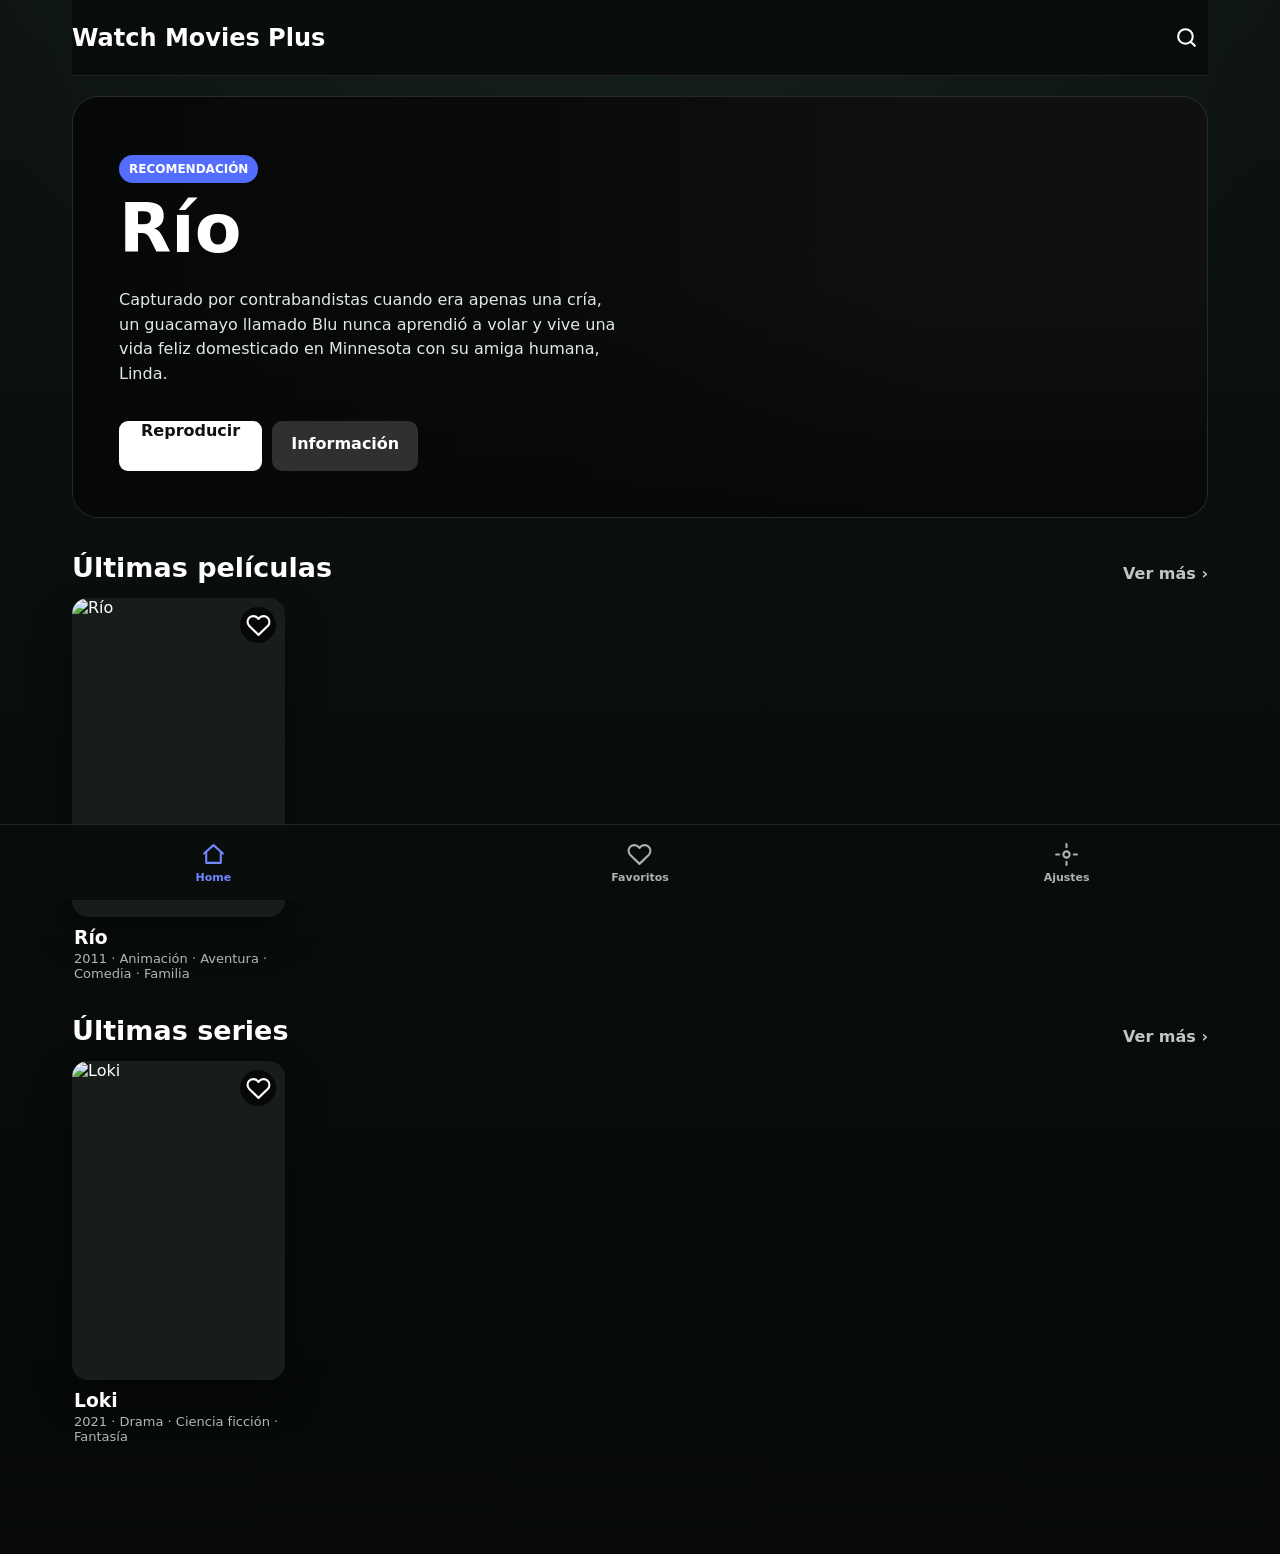
==== commit ebc34623: "Add files via upload" ====
--- a/index.html
+++ b/index.html
@@ -1,5 +1 @@
-<!doctype html><html lang="es"><head><meta charset="utf-8"><meta name="viewport" content="width=device-width,initial-scale=1,viewport-fit=cover"><meta name="theme-color" content="#090c18"><title>Watch Movies Plus</title><link rel="preconnect" href="https://image.tmdb.org"><link rel="stylesheet" href="estilos.css"></head><body><div class="shell"><header class="topbar"><a class="brand" href="index.html">Watch Movies Plus</a><span class="spacer"></span><button class="icon-btn" aria-label="Buscar" onclick="location.href='catalogo-de-peliculas.html#buscar'"><svg viewBox="0 0 24 24"><circle cx="11" cy="11" r="7"></circle><path d="m20 20-4-4"></path></svg></button></header><section class="hero"><div class="hero-bg"></div><div class="hero-content"><span class="badge">Recomendación</span><h1 id="heroTitle">Río</h1><p id="heroDesc"></p><div class="hero-actions"><a id="heroPlay" class="action primary" href="pelicula-2011-rio.html">▷ Reproducir</a><a id="heroInfo" class="action secondary" href="pelicula-2011-rio.html">ⓘ Información</a></div></div></section><section class="section"><div class="section-head"><h2>Últimas películas</h2><a class="more" href="catalogo-de-peliculas.html">Ver más <span>›</span></a></div><div id="movieRail" class="rail"></div></section><section class="section"><div class="section-head"><h2>Últimas series</h2><a class="more" href="catalogo-de-series.html">Ver más <span>›</span></a></div><div id="seriesRail" class="rail"></div></section></div><nav class="bottom-nav" aria-label="Navegación principal">
-<a class="nav-home" href="index.html"><svg viewBox="0 0 24 24"><path d="m3 11 9-8 9 8"></path><path d="M5 10v10h14V10"></path></svg><span>Home</span></a>
-<button type="button" data-nav-action="favorites"><svg viewBox="0 0 24 24"><path d="M20.8 4.6a5.5 5.5 0 0 0-7.8 0L12 5.7l-1.1-1.1a5.5 5.5 0 0 0-7.8 7.8l1.1 1.1L12 21l7.8-7.5 1.1-1.1a5.5 5.5 0 0 0-.1-7.8Z"></path></svg><span>Favoritos</span></button>
-<button type="button" data-nav-action="settings"><svg viewBox="0 0 24 24"><circle cx="12" cy="12" r="3"></circle><path d="M12 2v3M12 19v3M2 12h3M19 12h3"></path></svg><span>Ajustes</span></button>
-</nav><script src="catalogo-data.js"></script><script src="app.js"></script></body></html>
+<!doctype html><html lang="es"><head><meta charset="utf-8"><meta name="viewport" content="width=device-width,initial-scale=1,viewport-fit=cover"><meta name="theme-color" content="#090d0c"><title>Watch Movies Plus</title><link rel="stylesheet" href="assets/css/app.css"></head><body><div class="shell"><header class="topbar"><a class="brand" href="index.html">Watch Movies Plus</a><span class="spacer"></span><a class="icon-btn" href="catalogo-de-peliculas.html#buscar" aria-label="Buscar"><svg viewBox="0 0 24 24"><circle cx="11" cy="11" r="7"></circle><path d="m20 20-4-4"></path></svg></a></header><section class="hero"><div class="hero-bg"></div><div class="hero-content"><span class="badge">Recomendación</span><h1 id="heroTitle"></h1><p id="heroDesc"></p><div class="hero-actions"><a id="heroPlay" class="action primary">Reproducir</a><a id="heroInfo" class="action secondary">Información</a></div></div></section><section class="section"><div class="section-head"><h2>Últimas películas</h2><a class="more" href="catalogo-de-peliculas.html">Ver más ›</a></div><div id="movieRail" class="rail"></div></section><section class="section"><div class="section-head"><h2>Últimas series</h2><a class="more" href="catalogo-de-series.html">Ver más ›</a></div><div id="seriesRail" class="rail"></div></section></div><nav class="bottom-nav"><a class="active" href="index.html"><svg viewBox="0 0 24 24"><path d="m3 11 9-8 9 8"></path><path d="M5 10v10h14V10"></path></svg><span>Home</span></a><a href="favoritos.html"><svg viewBox="0 0 24 24"><path d="M20.8 4.6a5.5 5.5 0 0 0-7.8 0L12 5.7l-1.1-1.1a5.5 5.5 0 0 0-7.8 7.8l1.1 1.1L12 21l7.8-7.5 1.1-1.1a5.5 5.5 0 0 0-.1-7.8Z"></path></svg><span>Favoritos</span></a><button data-settings><svg viewBox="0 0 24 24"><circle cx="12" cy="12" r="3"></circle><path d="M12 2v3M12 19v3M2 12h3M19 12h3"></path></svg><span>Ajustes</span></button></nav><script src="assets/js/content-data.js"></script><script src="assets/js/app.js"></script></body></html>
--- a/assets/css/app.css
+++ b/assets/css/app.css
@@ -0,0 +1 @@
+:root{--bg:#090d0c;--bg2:#0d1412;--panel:#151b19;--panel2:#1c2421;--line:rgba(255,255,255,.10);--text:#fff;--muted:#aeb8b3;--red:#e50914;--yellow:#f5c400;--nav:76px}*{box-sizing:border-box}html{scroll-behavior:smooth}body{margin:0;min-height:100vh;color:var(--text);font-family:Inter,system-ui,-apple-system,"Segoe UI",sans-serif;background:radial-gradient(circle at 50% -10%,#17221e 0,transparent 38%),linear-gradient(180deg,var(--bg2),var(--bg) 48%,#070909)}a{color:inherit;text-decoration:none}button,input,select{font:inherit}.shell{width:min(1180px,100%);margin:auto;padding:0 22px calc(var(--nav) + 34px)}.topbar{height:76px;display:flex;align-items:center;border-bottom:1px solid var(--line);background:rgba(9,13,12,.88);backdrop-filter:blur(16px);position:sticky;top:0;z-index:30}.brand{font-size:24px;font-weight:900}.spacer{flex:1}.icon-btn,.back{border:0;color:#fff;background:transparent;cursor:pointer}.icon-btn{width:44px;height:44px;border-radius:50%;display:grid;place-items:center}.icon-btn:hover{background:rgba(255,255,255,.08)}svg{width:25px;height:25px;fill:none;stroke:currentColor;stroke-width:2;stroke-linecap:round;stroke-linejoin:round}.hero{position:relative;min-height:420px;margin-top:20px;border:1px solid var(--line);border-radius:26px;overflow:hidden;isolation:isolate;background:#111}.hero-bg{position:absolute;inset:0;background:center/cover no-repeat}.hero:before{content:"";position:absolute;inset:0;z-index:1;background:linear-gradient(90deg,rgba(5,8,7,.96),rgba(5,8,7,.66) 43%,rgba(5,8,7,.12) 76%),linear-gradient(0deg,rgba(5,8,7,.9),transparent 55%)}.hero-content{position:relative;z-index:2;min-height:420px;width:min(600px,80%);padding:46px;display:flex;flex-direction:column;justify-content:flex-end;align-items:flex-start}.badge{padding:7px 10px;border-radius:99px;background:#536dff;font-size:12px;font-weight:900;text-transform:uppercase}.hero h1{font-size:clamp(42px,7vw,68px);line-height:.95;margin:14px 0 10px}.hero p{line-height:1.55;color:#e3e8e5}.hero-actions{display:flex;gap:10px;margin-top:18px}.action{padding:13px 19px;border-radius:10px;font-weight:900}.action.primary{background:#fff;color:#111}.action.secondary{background:rgba(255,255,255,.16)}.section{margin-top:34px}.section-head{display:flex;justify-content:space-between;align-items:end;margin-bottom:15px}.section-head h2{margin:0;font-size:27px}.more{color:#bec8c3;font-weight:800}.rail,.catalog-grid{display:grid;grid-template-columns:repeat(auto-fill,minmax(175px,1fr));gap:18px}.card{position:relative;min-width:0}.poster{aspect-ratio:2/3;border-radius:16px;overflow:hidden;background:#171d1b;box-shadow:0 18px 38px rgba(0,0,0,.38);transition:.2s}.card:hover .poster{transform:translateY(-5px)}.poster img{width:100%;height:100%;object-fit:cover;display:block}.card h3{margin:10px 2px 3px}.card p{margin:0 2px;color:var(--muted);font-size:13px}.card-favorite{position:absolute;top:9px;right:9px;width:36px;height:36px;border:0;border-radius:50%;display:grid;place-items:center;background:rgba(0,0,0,.72);color:#fff;cursor:pointer}.card-favorite.active{background:var(--yellow);color:#111}.card-favorite.active svg{fill:currentColor}.bottom-nav{position:fixed;left:0;right:0;bottom:0;z-index:70;height:var(--nav);display:grid;grid-template-columns:repeat(3,1fr);border-top:1px solid var(--line);background:rgba(9,13,12,.94);backdrop-filter:blur(18px);padding-bottom:env(safe-area-inset-bottom)}.bottom-nav a,.bottom-nav button{border:0;background:transparent;color:#aab4af;display:flex;flex-direction:column;align-items:center;justify-content:center;gap:4px;font-size:11px;font-weight:800}.bottom-nav .active{color:#7186ff}.sticky-catalog{position:sticky;top:0;z-index:40;background:rgba(9,13,12,.96);backdrop-filter:blur(18px);border-bottom:1px solid var(--line);padding:18px 0 16px}.catalog-heading{display:flex;align-items:center;gap:14px}.catalog-heading h1{margin:0}.back{width:42px;height:42px;border:1px solid var(--line);border-radius:50%;font-size:26px}.eyebrow{display:block;color:#7186ff;font-size:11px;font-weight:900;text-transform:uppercase}.search-box{margin-top:14px;border:1px solid var(--line);background:#121917;border-radius:13px;padding:0 14px}.search-box input{width:100%;border:0;outline:0;background:transparent;color:#fff;padding:13px 0}.catalog-grid{padding-top:20px}.empty{padding:35px;text-align:center;border:1px solid var(--line);border-radius:16px;background:var(--panel);color:var(--muted)}.hidden{display:none!important}.app-dialog{position:fixed;inset:0;z-index:1000;display:grid;place-items:center;padding:18px;background:rgba(0,0,0,.76);opacity:0;visibility:hidden;transition:.2s}.app-dialog.open{opacity:1;visibility:visible}.app-dialog-card{position:relative;width:min(560px,100%);max-height:86vh;overflow:auto;padding:24px;border-radius:20px;background:#151b19;border:1px solid var(--line)}.dialog-close{position:absolute;right:12px;top:12px;border:0;border-radius:50%;width:38px;height:38px;background:#27302d;color:#fff;font-size:24px}.settings-menu{display:grid;gap:10px}.settings-menu button{padding:14px;border:1px solid var(--line);border-radius:12px;background:#202825;color:#fff;text-align:left}.settings-menu button.active{border-color:#7186ff}.settings-text{margin-top:16px;color:#d6ded9;line-height:1.6}.detail-back{position:fixed;top:max(14px,env(safe-area-inset-top));left:max(14px,env(safe-area-inset-left));z-index:50;width:46px;height:46px;border:1px solid var(--line);border-radius:50%;background:rgba(0,0,0,.58);color:#fff;font-size:26px}.detail-hero{position:relative;min-height:78vh;isolation:isolate}.detail-hero-bg{position:absolute;inset:0;background:center/cover no-repeat}.detail-hero:after{content:"";position:absolute;inset:0;background:linear-gradient(90deg,rgba(5,8,7,.98),rgba(5,8,7,.68) 48%,rgba(5,8,7,.12)),linear-gradient(0deg,#090d0c 0%,rgba(9,13,12,.25) 45%,rgba(9,13,12,.16))}.detail-hero-content{position:relative;z-index:2;min-height:78vh;width:min(1180px,100%);margin:auto;padding:110px 42px 56px;display:flex;flex-direction:column;justify-content:flex-end;align-items:flex-start}.title-logo{max-width:min(520px,72vw);max-height:190px;object-fit:contain;object-position:left center}.fallback-title{font-size:clamp(52px,9vw,94px);margin:0}.hero-meta{display:flex;flex-wrap:wrap;gap:9px;margin:16px 0;font-weight:800}.hero-meta span:not(:last-child):after{content:" ·";color:#8d9893}.hero-overview{max-width:690px;line-height:1.55}.hero-credits{max-width:760px;line-height:1.55;color:#d8dfdc}.watch-row{display:flex;gap:12px;flex-wrap:wrap;margin-top:18px}.primary,.detail-favorite{min-height:50px;padding:0 22px;border-radius:9px;font-weight:900}.primary{border:0;background:var(--red);color:#fff}.detail-favorite{border:1px solid rgba(255,255,255,.35);background:rgba(19,24,22,.78);color:#fff;display:inline-flex;align-items:center;gap:9px}.detail-favorite.active{background:var(--yellow);border-color:var(--yellow);color:#111}.detail-favorite.active svg{fill:currentColor}.content-wrap{width:min(1180px,100%);margin:auto;padding:8px 42px 70px}.episodes-head{display:flex;align-items:center;gap:15px}.season-select{padding:10px 13px;border:1px solid var(--line);border-radius:10px;background:#18201d;color:#fff}.episode-rail-wrap{position:relative}.episode-rail,.cast-grid{display:flex;gap:14px;overflow-x:auto;scroll-snap-type:x mandatory;scrollbar-width:none;padding:3px 3px 12px}.episode-rail::-webkit-scrollbar,.cast-grid::-webkit-scrollbar{display:none}.episode-card{flex:0 0 clamp(280px,31vw,380px);border:0;border-radius:9px;overflow:hidden;background:#151b19;color:#fff;text-align:left;scroll-snap-align:start}.episode-still{position:relative;aspect-ratio:16/9}.episode-still img{width:100%;height:100%;object-fit:cover}.duration{position:absolute;right:7px;bottom:7px;background:rgba(0,0,0,.78);padding:4px 7px;border-radius:4px}.episode-copy{padding:12px}.episode-copy h3{margin:0 0 7px}.episode-copy p{margin:0;color:#bac4bf;display:-webkit-box;-webkit-box-orient:vertical;-webkit-line-clamp:3;overflow:hidden}.rail-arrow{position:absolute;z-index:4;top:0;bottom:12px;width:50px;border:0;background:rgba(4,6,5,.72);color:#fff;font-size:40px;opacity:0}.episode-rail-wrap:hover .rail-arrow{opacity:1}.rail-arrow.prev{left:0}.rail-arrow.next{right:0}.cast-section{margin-top:42px}.cast-grid{padding-bottom:15px}.cast-card{flex:0 0 160px;border:1px solid var(--line);border-radius:9px;overflow:hidden;background:#151b19}.cast-card img{width:100%;aspect-ratio:2/2.65;object-fit:cover}.cast-copy{padding:11px}.cast-copy strong,.cast-copy small{display:block}.cast-copy small{color:#aeb8b3;margin-top:5px}.player-overlay{position:fixed;inset:0;z-index:9999;background:#000;display:none;isolation:isolate}.player-overlay.open{display:block}.player-close,.player-report{position:absolute;z-index:45;top:max(16px,env(safe-area-inset-top));width:48px;height:48px;border:0;border-radius:50%;background:rgba(0,0,0,.62);color:#fff}.player-close{left:max(18px,env(safe-area-inset-left));font-size:26px}.player-report{right:max(18px,env(safe-area-inset-right));display:none;place-items:center}.player-overlay.open .player-report{display:grid}.player-title{position:absolute;z-index:44;top:29px;left:82px;font-weight:800}.controls-hidden{opacity:0!important;visibility:hidden!important;pointer-events:none!important}.player-overlay media-player{width:100%;height:100%;--media-brand:var(--red);background:#000}.report-dialog{position:absolute;inset:0;z-index:60;display:grid;place-items:center;padding:18px;background:rgba(0,0,0,.76);opacity:0;visibility:hidden}.report-dialog.open{opacity:1;visibility:visible}.report-card{position:relative;width:min(470px,100%);max-height:calc(100% - 30px);overflow:auto;padding:23px;border-radius:18px;background:#151b19;border:1px solid var(--line)}.report-close{position:absolute;right:12px;top:10px;border:0;border-radius:50%;width:38px;height:38px;background:#28312e;color:#fff;font-size:24px}.report-options{display:grid;gap:8px}.report-options button{padding:12px;border:1px solid var(--line);border-radius:10px;background:#222b27;color:#fff;text-align:left}.report-card textarea{width:100%;min-height:90px;margin-top:10px;padding:11px;border:1px solid var(--line);border-radius:10px;background:#0d1210;color:#fff}.report-status{min-height:22px;margin-top:10px}.player-overlay.report-open media-player{filter:brightness(.45)}@media(max-width:800px){.shell{padding-inline:15px}.topbar{height:66px}.brand{font-size:20px}.hero{min-height:360px}.hero-content{min-height:360px;padding:30px 24px;width:88%}.rail,.catalog-grid{grid-template-columns:repeat(auto-fill,minmax(135px,1fr));gap:14px}.detail-hero,.detail-hero-content{min-height:72vh}.detail-hero-content{padding:100px 20px 42px}.content-wrap{padding:8px 20px 70px}.episode-card{flex-basis:78vw}.rail-arrow{display:none}.cast-card{flex-basis:140px}}@media(max-width:480px){.hero{min-height:330px;border-radius:20px}.hero-content{min-height:330px;padding:24px 18px;width:94%}.hero-actions{width:100%}.action{flex:1;text-align:center}.rail,.catalog-grid{grid-template-columns:repeat(2,minmax(0,1fr))}.detail-hero-content{padding-inline:16px}.title-logo{max-width:84vw;max-height:125px}.watch-row{display:grid;grid-template-columns:1fr 1fr;width:100%}.primary,.detail-favorite{justify-content:center;padding-inline:12px}.content-wrap{padding-inline:16px}.episode-card{flex-basis:85vw}}
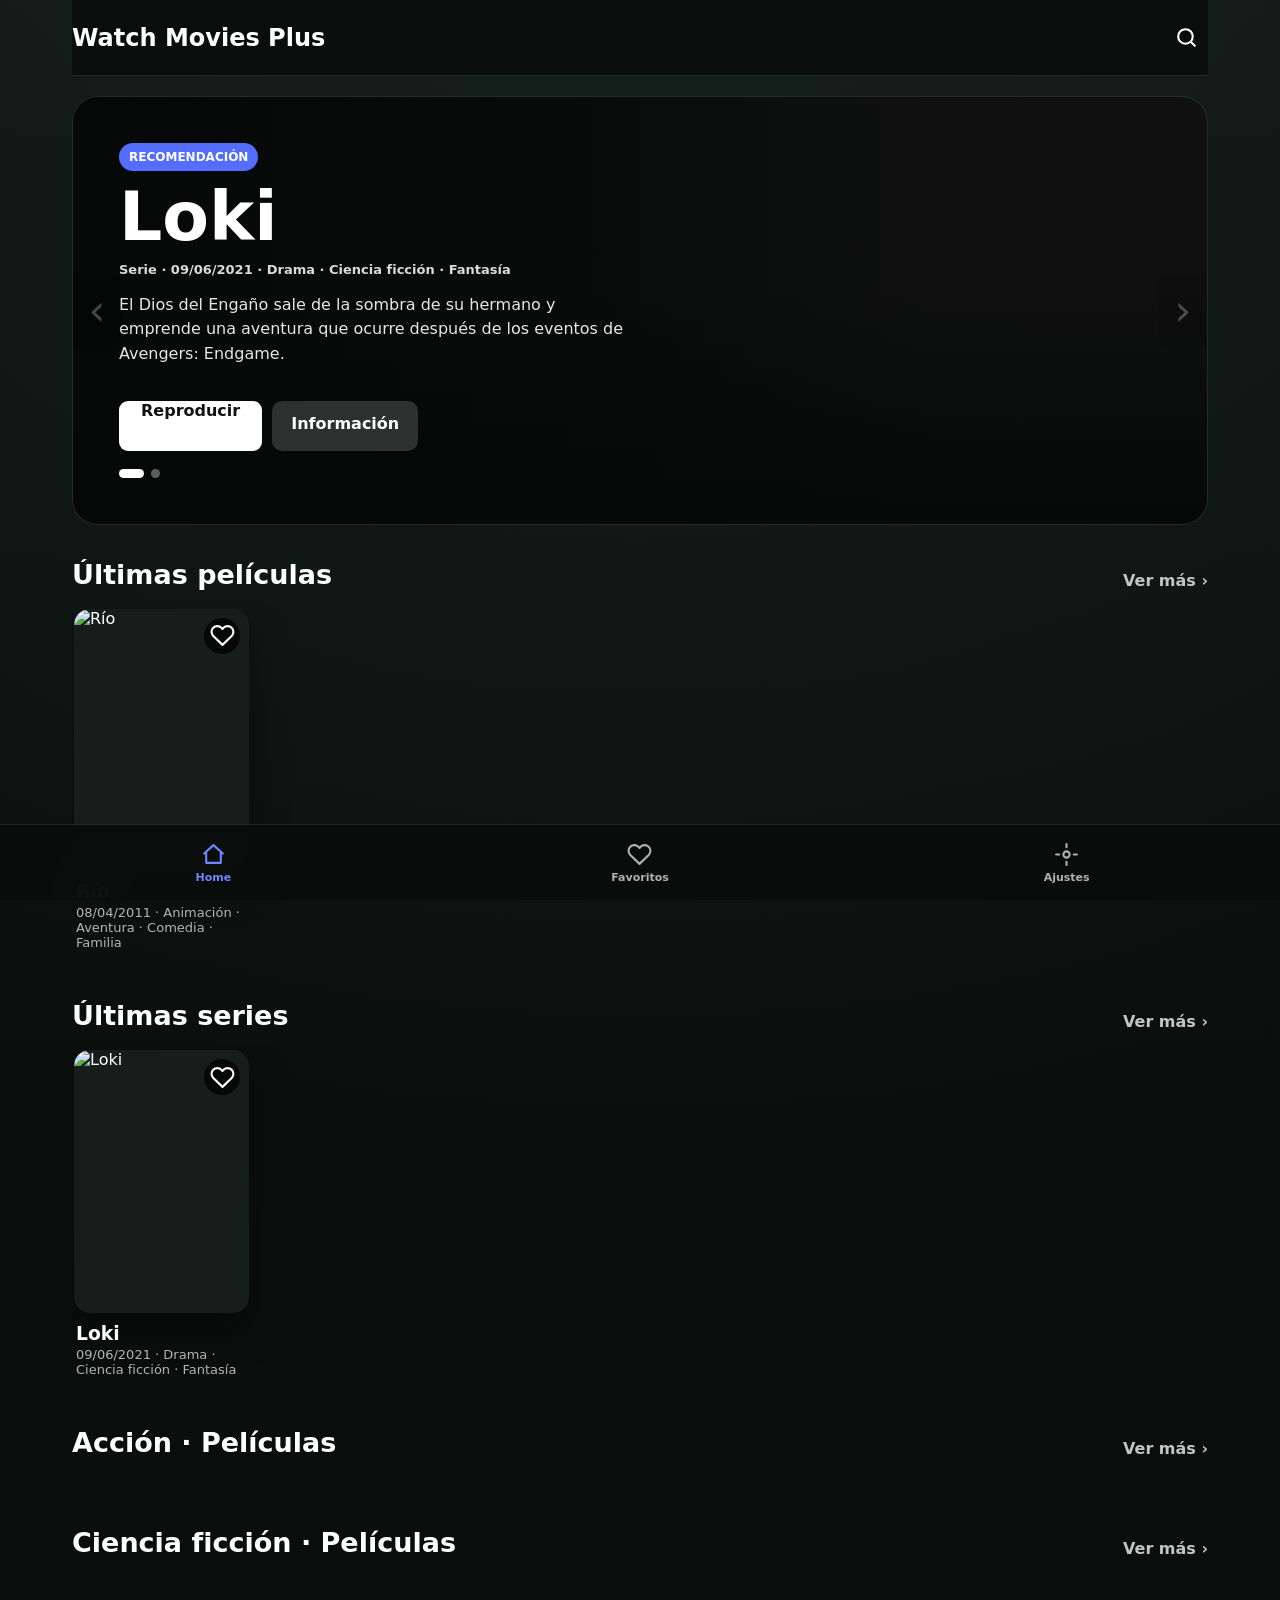
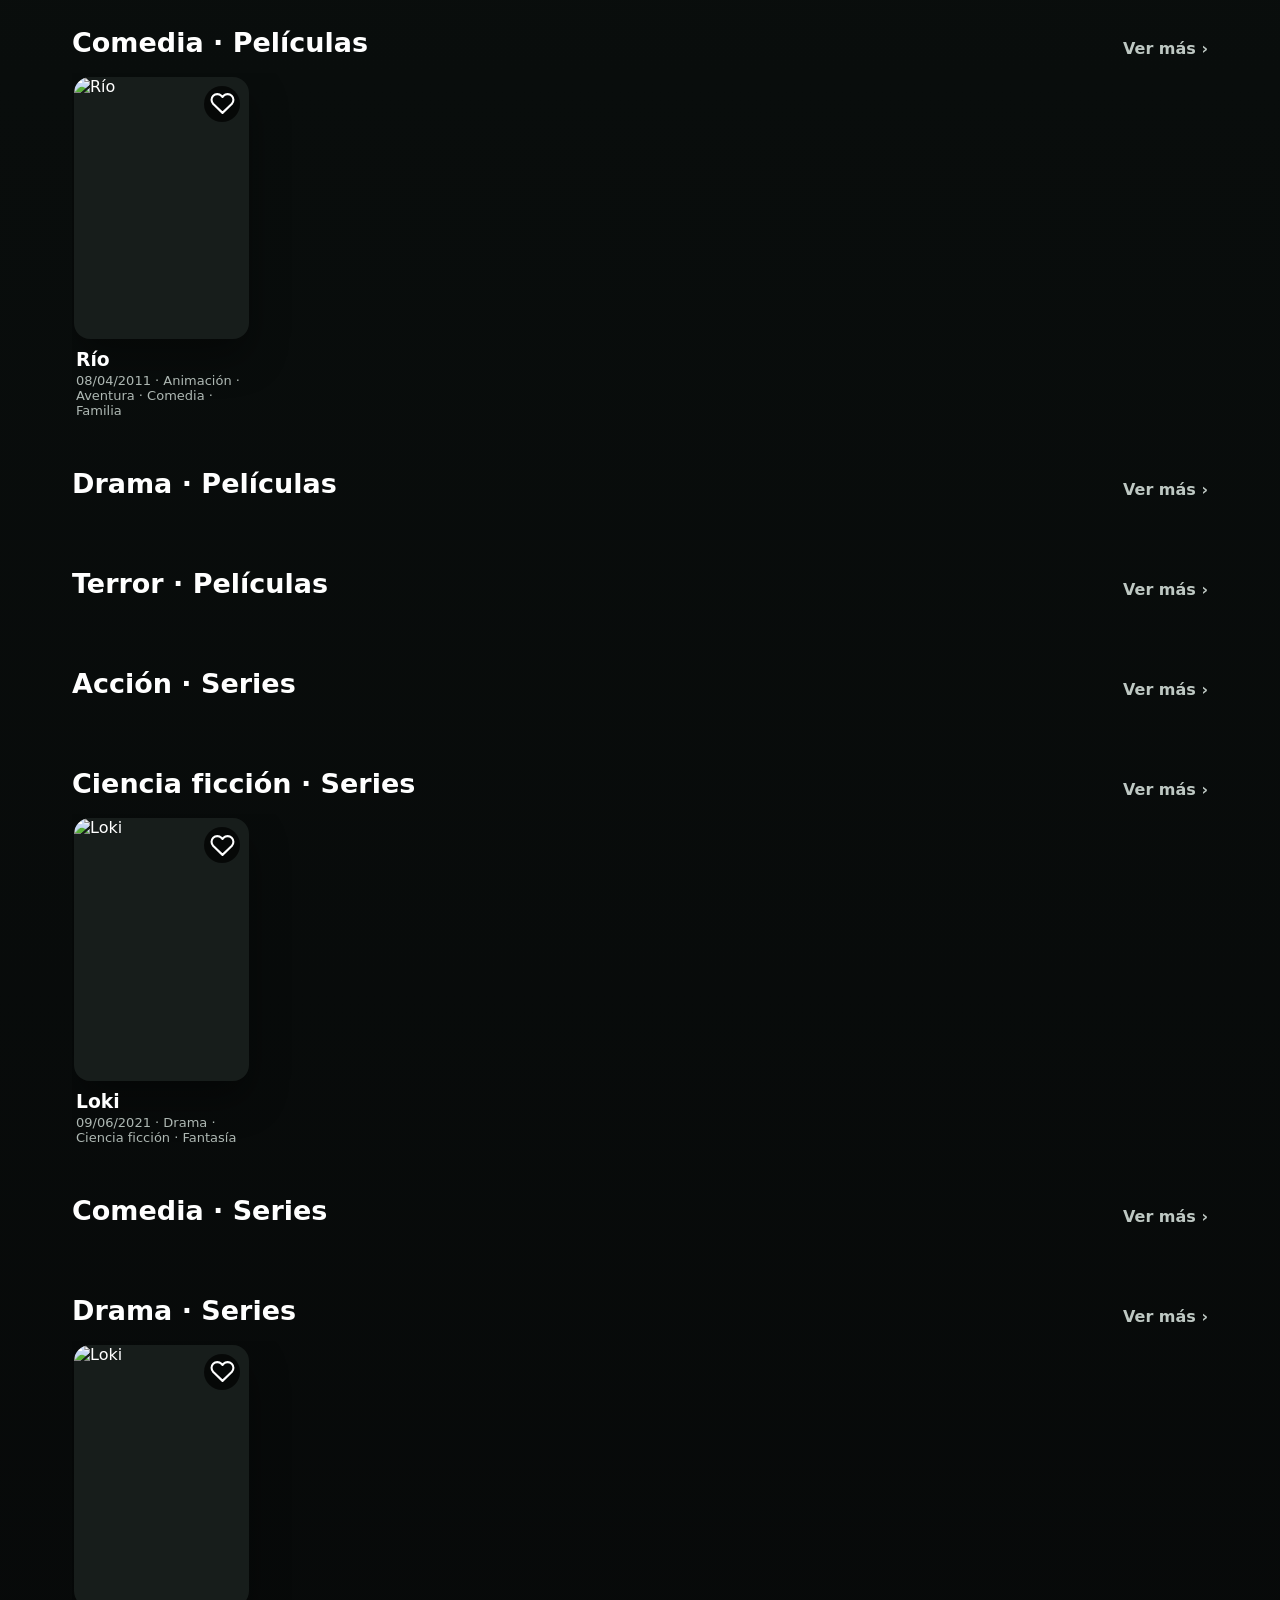
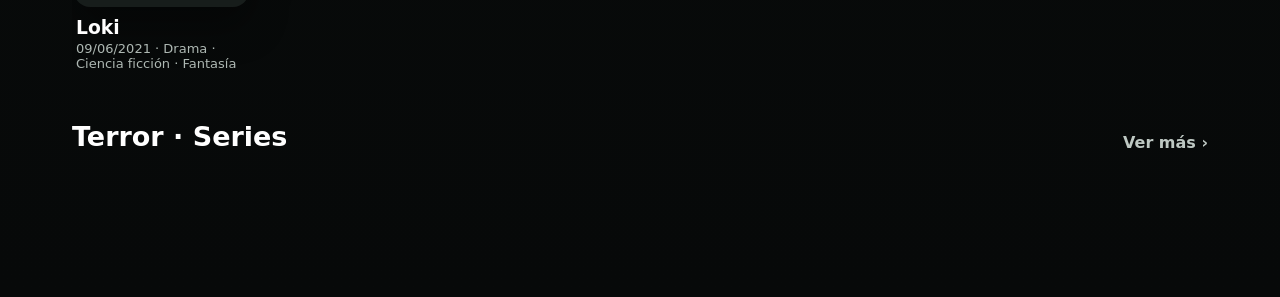
==== commit 90e13ede: "Add files via upload" ====
--- a/index.html
+++ b/index.html
@@ -1 +1 @@
-<!doctype html><html lang="es"><head><meta charset="utf-8"><meta name="viewport" content="width=device-width,initial-scale=1,viewport-fit=cover"><meta name="theme-color" content="#090d0c"><title>Watch Movies Plus</title><link rel="stylesheet" href="assets/css/app.css"></head><body><div class="shell"><header class="topbar"><a class="brand" href="index.html">Watch Movies Plus</a><span class="spacer"></span><a class="icon-btn" href="catalogo-de-peliculas.html#buscar" aria-label="Buscar"><svg viewBox="0 0 24 24"><circle cx="11" cy="11" r="7"></circle><path d="m20 20-4-4"></path></svg></a></header><section class="hero"><div class="hero-bg"></div><div class="hero-content"><span class="badge">Recomendación</span><h1 id="heroTitle"></h1><p id="heroDesc"></p><div class="hero-actions"><a id="heroPlay" class="action primary">Reproducir</a><a id="heroInfo" class="action secondary">Información</a></div></div></section><section class="section"><div class="section-head"><h2>Últimas películas</h2><a class="more" href="catalogo-de-peliculas.html">Ver más ›</a></div><div id="movieRail" class="rail"></div></section><section class="section"><div class="section-head"><h2>Últimas series</h2><a class="more" href="catalogo-de-series.html">Ver más ›</a></div><div id="seriesRail" class="rail"></div></section></div><nav class="bottom-nav"><a class="active" href="index.html"><svg viewBox="0 0 24 24"><path d="m3 11 9-8 9 8"></path><path d="M5 10v10h14V10"></path></svg><span>Home</span></a><a href="favoritos.html"><svg viewBox="0 0 24 24"><path d="M20.8 4.6a5.5 5.5 0 0 0-7.8 0L12 5.7l-1.1-1.1a5.5 5.5 0 0 0-7.8 7.8l1.1 1.1L12 21l7.8-7.5 1.1-1.1a5.5 5.5 0 0 0-.1-7.8Z"></path></svg><span>Favoritos</span></a><button data-settings><svg viewBox="0 0 24 24"><circle cx="12" cy="12" r="3"></circle><path d="M12 2v3M12 19v3M2 12h3M19 12h3"></path></svg><span>Ajustes</span></button></nav><script src="assets/js/content-data.js"></script><script src="assets/js/app.js"></script></body></html>
+<!doctype html><html lang="es"><head><meta charset="utf-8"><meta name="viewport" content="width=device-width,initial-scale=1,viewport-fit=cover"><meta name="theme-color" content="#090d0c"><title>Watch Movies Plus</title><link rel="stylesheet" href="assets/css/app.css?v=3.6"></head><body><div class="shell"><header class="topbar"><a class="brand" href="index.html">Watch Movies Plus</a><span class="spacer"></span><a class="icon-btn" href="catalogo-de-peliculas.html#buscar" aria-label="Buscar"><svg viewBox="0 0 24 24"><circle cx="11" cy="11" r="7"></circle><path d="m20 20-4-4"></path></svg></a></header><section class="hero"><div class="hero-bg"></div><button id="heroPrev" class="hero-arrow prev" aria-label="Anterior">‹</button><button id="heroNext" class="hero-arrow next" aria-label="Siguiente">›</button><div class="hero-content"><span class="badge">Recomendación</span><h1 id="heroTitle"></h1><div id="heroMeta" class="hero-meta-line"></div><p id="heroDesc"></p><div class="hero-actions"><a id="heroPlay" class="action primary">Reproducir</a><a id="heroInfo" class="action secondary">Información</a></div><div id="heroDots" class="hero-dots"></div></div></section><section class="section"><div class="section-head"><h2>Últimas películas</h2><a class="more" href="catalogo-de-peliculas.html">Ver más ›</a></div><div id="movieRail" class="rail"></div></section><section class="section"><div class="section-head"><h2>Últimas series</h2><a class="more" href="catalogo-de-series.html">Ver más ›</a></div><div id="seriesRail" class="rail"></div></section><section class="section"><div class="section-head"><h2>Acción · Películas</h2><a class="more" href="catalogo-de-peliculas.html?categoria=accion">Ver más ›</a></div><div id="movie-accion" class="rail"></div></section><section class="section"><div class="section-head"><h2>Ciencia ficción · Películas</h2><a class="more" href="catalogo-de-peliculas.html?categoria=ciencia-ficcion">Ver más ›</a></div><div id="movie-ciencia-ficcion" class="rail"></div></section><section class="section"><div class="section-head"><h2>Comedia · Películas</h2><a class="more" href="catalogo-de-peliculas.html?categoria=comedia">Ver más ›</a></div><div id="movie-comedia" class="rail"></div></section><section class="section"><div class="section-head"><h2>Drama · Películas</h2><a class="more" href="catalogo-de-peliculas.html?categoria=drama">Ver más ›</a></div><div id="movie-drama" class="rail"></div></section><section class="section"><div class="section-head"><h2>Terror · Películas</h2><a class="more" href="catalogo-de-peliculas.html?categoria=terror">Ver más ›</a></div><div id="movie-terror" class="rail"></div></section><section class="section"><div class="section-head"><h2>Acción · Series</h2><a class="more" href="catalogo-de-series.html?categoria=accion">Ver más ›</a></div><div id="series-accion" class="rail"></div></section><section class="section"><div class="section-head"><h2>Ciencia ficción · Series</h2><a class="more" href="catalogo-de-series.html?categoria=ciencia-ficcion">Ver más ›</a></div><div id="series-ciencia-ficcion" class="rail"></div></section><section class="section"><div class="section-head"><h2>Comedia · Series</h2><a class="more" href="catalogo-de-series.html?categoria=comedia">Ver más ›</a></div><div id="series-comedia" class="rail"></div></section><section class="section"><div class="section-head"><h2>Drama · Series</h2><a class="more" href="catalogo-de-series.html?categoria=drama">Ver más ›</a></div><div id="series-drama" class="rail"></div></section><section class="section"><div class="section-head"><h2>Terror · Series</h2><a class="more" href="catalogo-de-series.html?categoria=terror">Ver más ›</a></div><div id="series-terror" class="rail"></div></section></div><nav class="bottom-nav"><a class="active" href="index.html"><svg viewBox="0 0 24 24"><path d="m3 11 9-8 9 8"></path><path d="M5 10v10h14V10"></path></svg><span>Home</span></a><a href="favoritos.html"><svg viewBox="0 0 24 24"><path d="M20.8 4.6a5.5 5.5 0 0 0-7.8 0L12 5.7l-1.1-1.1a5.5 5.5 0 0 0-7.8 7.8l1.1 1.1L12 21l7.8-7.5 1.1-1.1a5.5 5.5 0 0 0-.1-7.8Z"></path></svg><span>Favoritos</span></a><button data-settings><svg viewBox="0 0 24 24"><circle cx="12" cy="12" r="3"></circle><path d="M12 2v3M12 19v3M2 12h3M19 12h3"></path></svg><span>Ajustes</span></button></nav><script src="assets/js/config.js?v=3.6"></script><script src="assets/js/content-data.js?v=3.6"></script><script src="assets/js/app.js?v=3.6"></script></body></html>
--- a/assets/css/app.css
+++ b/assets/css/app.css
@@ -1 +1,9 @@
 :root{--bg:#090d0c;--bg2:#0d1412;--panel:#151b19;--panel2:#1c2421;--line:rgba(255,255,255,.10);--text:#fff;--muted:#aeb8b3;--red:#e50914;--yellow:#f5c400;--nav:76px}*{box-sizing:border-box}html{scroll-behavior:smooth}body{margin:0;min-height:100vh;color:var(--text);font-family:Inter,system-ui,-apple-system,"Segoe UI",sans-serif;background:radial-gradient(circle at 50% -10%,#17221e 0,transparent 38%),linear-gradient(180deg,var(--bg2),var(--bg) 48%,#070909)}a{color:inherit;text-decoration:none}button,input,select{font:inherit}.shell{width:min(1180px,100%);margin:auto;padding:0 22px calc(var(--nav) + 34px)}.topbar{height:76px;display:flex;align-items:center;border-bottom:1px solid var(--line);background:rgba(9,13,12,.88);backdrop-filter:blur(16px);position:sticky;top:0;z-index:30}.brand{font-size:24px;font-weight:900}.spacer{flex:1}.icon-btn,.back{border:0;color:#fff;background:transparent;cursor:pointer}.icon-btn{width:44px;height:44px;border-radius:50%;display:grid;place-items:center}.icon-btn:hover{background:rgba(255,255,255,.08)}svg{width:25px;height:25px;fill:none;stroke:currentColor;stroke-width:2;stroke-linecap:round;stroke-linejoin:round}.hero{position:relative;min-height:420px;margin-top:20px;border:1px solid var(--line);border-radius:26px;overflow:hidden;isolation:isolate;background:#111}.hero-bg{position:absolute;inset:0;background:center/cover no-repeat}.hero:before{content:"";position:absolute;inset:0;z-index:1;background:linear-gradient(90deg,rgba(5,8,7,.96),rgba(5,8,7,.66) 43%,rgba(5,8,7,.12) 76%),linear-gradient(0deg,rgba(5,8,7,.9),transparent 55%)}.hero-content{position:relative;z-index:2;min-height:420px;width:min(600px,80%);padding:46px;display:flex;flex-direction:column;justify-content:flex-end;align-items:flex-start}.badge{padding:7px 10px;border-radius:99px;background:#536dff;font-size:12px;font-weight:900;text-transform:uppercase}.hero h1{font-size:clamp(42px,7vw,68px);line-height:.95;margin:14px 0 10px}.hero p{line-height:1.55;color:#e3e8e5}.hero-actions{display:flex;gap:10px;margin-top:18px}.action{padding:13px 19px;border-radius:10px;font-weight:900}.action.primary{background:#fff;color:#111}.action.secondary{background:rgba(255,255,255,.16)}.section{margin-top:34px}.section-head{display:flex;justify-content:space-between;align-items:end;margin-bottom:15px}.section-head h2{margin:0;font-size:27px}.more{color:#bec8c3;font-weight:800}.rail,.catalog-grid{display:grid;grid-template-columns:repeat(auto-fill,minmax(175px,1fr));gap:18px}.card{position:relative;min-width:0}.poster{aspect-ratio:2/3;border-radius:16px;overflow:hidden;background:#171d1b;box-shadow:0 18px 38px rgba(0,0,0,.38);transition:.2s}.card:hover .poster{transform:translateY(-5px)}.poster img{width:100%;height:100%;object-fit:cover;display:block}.card h3{margin:10px 2px 3px}.card p{margin:0 2px;color:var(--muted);font-size:13px}.card-favorite{position:absolute;top:9px;right:9px;width:36px;height:36px;border:0;border-radius:50%;display:grid;place-items:center;background:rgba(0,0,0,.72);color:#fff;cursor:pointer}.card-favorite.active{background:var(--yellow);color:#111}.card-favorite.active svg{fill:currentColor}.bottom-nav{position:fixed;left:0;right:0;bottom:0;z-index:70;height:var(--nav);display:grid;grid-template-columns:repeat(3,1fr);border-top:1px solid var(--line);background:rgba(9,13,12,.94);backdrop-filter:blur(18px);padding-bottom:env(safe-area-inset-bottom)}.bottom-nav a,.bottom-nav button{border:0;background:transparent;color:#aab4af;display:flex;flex-direction:column;align-items:center;justify-content:center;gap:4px;font-size:11px;font-weight:800}.bottom-nav .active{color:#7186ff}.sticky-catalog{position:sticky;top:0;z-index:40;background:rgba(9,13,12,.96);backdrop-filter:blur(18px);border-bottom:1px solid var(--line);padding:18px 0 16px}.catalog-heading{display:flex;align-items:center;gap:14px}.catalog-heading h1{margin:0}.back{width:42px;height:42px;border:1px solid var(--line);border-radius:50%;font-size:26px}.eyebrow{display:block;color:#7186ff;font-size:11px;font-weight:900;text-transform:uppercase}.search-box{margin-top:14px;border:1px solid var(--line);background:#121917;border-radius:13px;padding:0 14px}.search-box input{width:100%;border:0;outline:0;background:transparent;color:#fff;padding:13px 0}.catalog-grid{padding-top:20px}.empty{padding:35px;text-align:center;border:1px solid var(--line);border-radius:16px;background:var(--panel);color:var(--muted)}.hidden{display:none!important}.app-dialog{position:fixed;inset:0;z-index:1000;display:grid;place-items:center;padding:18px;background:rgba(0,0,0,.76);opacity:0;visibility:hidden;transition:.2s}.app-dialog.open{opacity:1;visibility:visible}.app-dialog-card{position:relative;width:min(560px,100%);max-height:86vh;overflow:auto;padding:24px;border-radius:20px;background:#151b19;border:1px solid var(--line)}.dialog-close{position:absolute;right:12px;top:12px;border:0;border-radius:50%;width:38px;height:38px;background:#27302d;color:#fff;font-size:24px}.settings-menu{display:grid;gap:10px}.settings-menu button{padding:14px;border:1px solid var(--line);border-radius:12px;background:#202825;color:#fff;text-align:left}.settings-menu button.active{border-color:#7186ff}.settings-text{margin-top:16px;color:#d6ded9;line-height:1.6}.detail-back{position:fixed;top:max(14px,env(safe-area-inset-top));left:max(14px,env(safe-area-inset-left));z-index:50;width:46px;height:46px;border:1px solid var(--line);border-radius:50%;background:rgba(0,0,0,.58);color:#fff;font-size:26px}.detail-hero{position:relative;min-height:78vh;isolation:isolate}.detail-hero-bg{position:absolute;inset:0;background:center/cover no-repeat}.detail-hero:after{content:"";position:absolute;inset:0;background:linear-gradient(90deg,rgba(5,8,7,.98),rgba(5,8,7,.68) 48%,rgba(5,8,7,.12)),linear-gradient(0deg,#090d0c 0%,rgba(9,13,12,.25) 45%,rgba(9,13,12,.16))}.detail-hero-content{position:relative;z-index:2;min-height:78vh;width:min(1180px,100%);margin:auto;padding:110px 42px 56px;display:flex;flex-direction:column;justify-content:flex-end;align-items:flex-start}.title-logo{max-width:min(520px,72vw);max-height:190px;object-fit:contain;object-position:left center}.fallback-title{font-size:clamp(52px,9vw,94px);margin:0}.hero-meta{display:flex;flex-wrap:wrap;gap:9px;margin:16px 0;font-weight:800}.hero-meta span:not(:last-child):after{content:" ·";color:#8d9893}.hero-overview{max-width:690px;line-height:1.55}.hero-credits{max-width:760px;line-height:1.55;color:#d8dfdc}.watch-row{display:flex;gap:12px;flex-wrap:wrap;margin-top:18px}.primary,.detail-favorite{min-height:50px;padding:0 22px;border-radius:9px;font-weight:900}.primary{border:0;background:var(--red);color:#fff}.detail-favorite{border:1px solid rgba(255,255,255,.35);background:rgba(19,24,22,.78);color:#fff;display:inline-flex;align-items:center;gap:9px}.detail-favorite.active{background:var(--yellow);border-color:var(--yellow);color:#111}.detail-favorite.active svg{fill:currentColor}.content-wrap{width:min(1180px,100%);margin:auto;padding:8px 42px 70px}.episodes-head{display:flex;align-items:center;gap:15px}.season-select{padding:10px 13px;border:1px solid var(--line);border-radius:10px;background:#18201d;color:#fff}.episode-rail-wrap{position:relative}.episode-rail,.cast-grid{display:flex;gap:14px;overflow-x:auto;scroll-snap-type:x mandatory;scrollbar-width:none;padding:3px 3px 12px}.episode-rail::-webkit-scrollbar,.cast-grid::-webkit-scrollbar{display:none}.episode-card{flex:0 0 clamp(280px,31vw,380px);border:0;border-radius:9px;overflow:hidden;background:#151b19;color:#fff;text-align:left;scroll-snap-align:start}.episode-still{position:relative;aspect-ratio:16/9}.episode-still img{width:100%;height:100%;object-fit:cover}.duration{position:absolute;right:7px;bottom:7px;background:rgba(0,0,0,.78);padding:4px 7px;border-radius:4px}.episode-copy{padding:12px}.episode-copy h3{margin:0 0 7px}.episode-copy p{margin:0;color:#bac4bf;display:-webkit-box;-webkit-box-orient:vertical;-webkit-line-clamp:3;overflow:hidden}.rail-arrow{position:absolute;z-index:4;top:0;bottom:12px;width:50px;border:0;background:rgba(4,6,5,.72);color:#fff;font-size:40px;opacity:0}.episode-rail-wrap:hover .rail-arrow{opacity:1}.rail-arrow.prev{left:0}.rail-arrow.next{right:0}.cast-section{margin-top:42px}.cast-grid{padding-bottom:15px}.cast-card{flex:0 0 160px;border:1px solid var(--line);border-radius:9px;overflow:hidden;background:#151b19}.cast-card img{width:100%;aspect-ratio:2/2.65;object-fit:cover}.cast-copy{padding:11px}.cast-copy strong,.cast-copy small{display:block}.cast-copy small{color:#aeb8b3;margin-top:5px}.player-overlay{position:fixed;inset:0;z-index:9999;background:#000;display:none;isolation:isolate}.player-overlay.open{display:block}.player-close,.player-report{position:absolute;z-index:45;top:max(16px,env(safe-area-inset-top));width:48px;height:48px;border:0;border-radius:50%;background:rgba(0,0,0,.62);color:#fff}.player-close{left:max(18px,env(safe-area-inset-left));font-size:26px}.player-report{right:max(18px,env(safe-area-inset-right));display:none;place-items:center}.player-overlay.open .player-report{display:grid}.player-title{position:absolute;z-index:44;top:29px;left:82px;font-weight:800}.controls-hidden{opacity:0!important;visibility:hidden!important;pointer-events:none!important}.player-overlay media-player{width:100%;height:100%;--media-brand:var(--red);background:#000}.report-dialog{position:absolute;inset:0;z-index:60;display:grid;place-items:center;padding:18px;background:rgba(0,0,0,.76);opacity:0;visibility:hidden}.report-dialog.open{opacity:1;visibility:visible}.report-card{position:relative;width:min(470px,100%);max-height:calc(100% - 30px);overflow:auto;padding:23px;border-radius:18px;background:#151b19;border:1px solid var(--line)}.report-close{position:absolute;right:12px;top:10px;border:0;border-radius:50%;width:38px;height:38px;background:#28312e;color:#fff;font-size:24px}.report-options{display:grid;gap:8px}.report-options button{padding:12px;border:1px solid var(--line);border-radius:10px;background:#222b27;color:#fff;text-align:left}.report-card textarea{width:100%;min-height:90px;margin-top:10px;padding:11px;border:1px solid var(--line);border-radius:10px;background:#0d1210;color:#fff}.report-status{min-height:22px;margin-top:10px}.player-overlay.report-open media-player{filter:brightness(.45)}@media(max-width:800px){.shell{padding-inline:15px}.topbar{height:66px}.brand{font-size:20px}.hero{min-height:360px}.hero-content{min-height:360px;padding:30px 24px;width:88%}.rail,.catalog-grid{grid-template-columns:repeat(auto-fill,minmax(135px,1fr));gap:14px}.detail-hero,.detail-hero-content{min-height:72vh}.detail-hero-content{padding:100px 20px 42px}.content-wrap{padding:8px 20px 70px}.episode-card{flex-basis:78vw}.rail-arrow{display:none}.cast-card{flex-basis:140px}}@media(max-width:480px){.hero{min-height:330px;border-radius:20px}.hero-content{min-height:330px;padding:24px 18px;width:94%}.hero-actions{width:100%}.action{flex:1;text-align:center}.rail,.catalog-grid{grid-template-columns:repeat(2,minmax(0,1fr))}.detail-hero-content{padding-inline:16px}.title-logo{max-width:84vw;max-height:125px}.watch-row{display:grid;grid-template-columns:1fr 1fr;width:100%}.primary,.detail-favorite{justify-content:center;padding-inline:12px}.content-wrap{padding-inline:16px}.episode-card{flex-basis:85vw}}
+
+/* V3.1: reportes desde las plantillas */
+.detail-report{min-height:50px;padding:0 22px;border:1px solid rgba(255,255,255,.35);border-radius:9px;background:rgba(19,24,22,.78);color:#fff;display:inline-flex;align-items:center;gap:9px;font-weight:900;cursor:pointer}.detail-report:hover{background:rgba(255,255,255,.16)}.detail-report svg,.detail-favorite svg{width:22px;height:22px;fill:none;stroke:currentColor;stroke-width:2;stroke-linecap:round;stroke-linejoin:round}.episode-card{position:relative}.episode-play,.episode-report{position:absolute;z-index:3;border:0;color:#fff;display:grid;place-items:center;cursor:pointer;transition:transform .18s ease,background .18s ease}.episode-play{left:50%;top:50%;width:74px;height:74px;border-radius:50%;transform:translate(-50%,-50%);background:rgba(0,0,0,.83);box-shadow:0 8px 28px rgba(0,0,0,.45)}.episode-play:hover{transform:translate(-50%,-50%) scale(1.07);background:#000}.episode-play svg{width:38px;height:38px;fill:currentColor;margin-left:5px}.episode-report{right:10px;top:10px;width:42px;height:42px;border-radius:50%;background:rgba(0,0,0,.82);border:1px solid rgba(255,255,255,.3)}.episode-report:hover{transform:scale(1.08);background:#d62828}.episode-report svg{width:24px;height:24px;fill:none;stroke:currentColor;stroke-width:2;stroke-linecap:round;stroke-linejoin:round}.page-report-dialog{position:fixed;inset:0;z-index:10000;display:grid;place-items:center;padding:18px;background:rgba(0,0,0,.82);backdrop-filter:blur(8px);opacity:0;visibility:hidden;transition:.2s}.page-report-dialog.open{opacity:1;visibility:visible}.page-report-card{position:relative;width:min(480px,100%);max-height:min(88vh,680px);overflow:auto;padding:24px;border:1px solid var(--line);border-radius:19px;background:#151b19;box-shadow:0 24px 70px rgba(0,0,0,.55)}.page-report-card h2{margin:0 44px 8px 0}.page-report-close{position:absolute;right:12px;top:12px;width:38px;height:38px;border:0;border-radius:50%;background:#29312e;color:#fff;font-size:25px}.report-context{padding:11px 12px;border-radius:10px;background:#0d1210;color:#ffd84d;font-weight:800;line-height:1.4}.page-report-card textarea{width:100%;min-height:92px;margin-top:10px;padding:12px;border:1px solid var(--line);border-radius:10px;background:#0d1210;color:#fff;resize:vertical}.dialog-open{overflow:hidden}.player-report,.report-dialog{display:none!important}@media(max-width:480px){.watch-row{grid-template-columns:1fr 1fr}.watch-row .detail-report{grid-column:1/-1;justify-content:center}.episode-play{width:62px;height:62px}.episode-report{width:40px;height:40px}.page-report-dialog{padding:12px}.page-report-card{padding:20px}}
+
+/* V3.6: carruseles, recomendaciones y categorías */
+.rail{display:flex;gap:18px;overflow-x:auto;scroll-snap-type:x proximity;scrollbar-width:thin;padding:4px 2px 16px}.rail .card{flex:0 0 175px;scroll-snap-align:start}.rail::-webkit-scrollbar{height:7px}.rail::-webkit-scrollbar-thumb{background:rgba(255,255,255,.18);border-radius:99px}.catalog-grid{display:grid;grid-template-columns:repeat(auto-fill,minmax(175px,1fr));gap:18px}.hero-arrow{position:absolute;z-index:5;top:50%;transform:translateY(-50%);width:48px;height:74px;border:0;background:rgba(0,0,0,.45);color:#fff;font-size:42px;cursor:pointer;opacity:.25;transition:.2s}.hero:hover .hero-arrow{opacity:1}.hero-arrow.prev{left:0;border-radius:0 12px 12px 0}.hero-arrow.next{right:0;border-radius:12px 0 0 12px}.hero-meta-line{font-size:13px;font-weight:800;color:#d5ddd9;margin-top:2px}.hero-dots{display:flex;gap:7px;margin-top:18px}.hero-dots button{width:9px;height:9px;padding:0;border:0;border-radius:50%;background:rgba(255,255,255,.35);cursor:pointer}.hero-dots button.active{width:25px;border-radius:99px;background:#fff}.section-head h2{font-size:clamp(20px,3vw,27px)}
+@media(max-width:800px){.rail .card{flex-basis:145px}.hero-arrow{display:none}}
+@media(max-width:480px){.rail{gap:12px}.rail .card{flex-basis:132px}.catalog-grid{grid-template-columns:repeat(2,minmax(0,1fr))}.hero-dots{margin-top:12px}}
